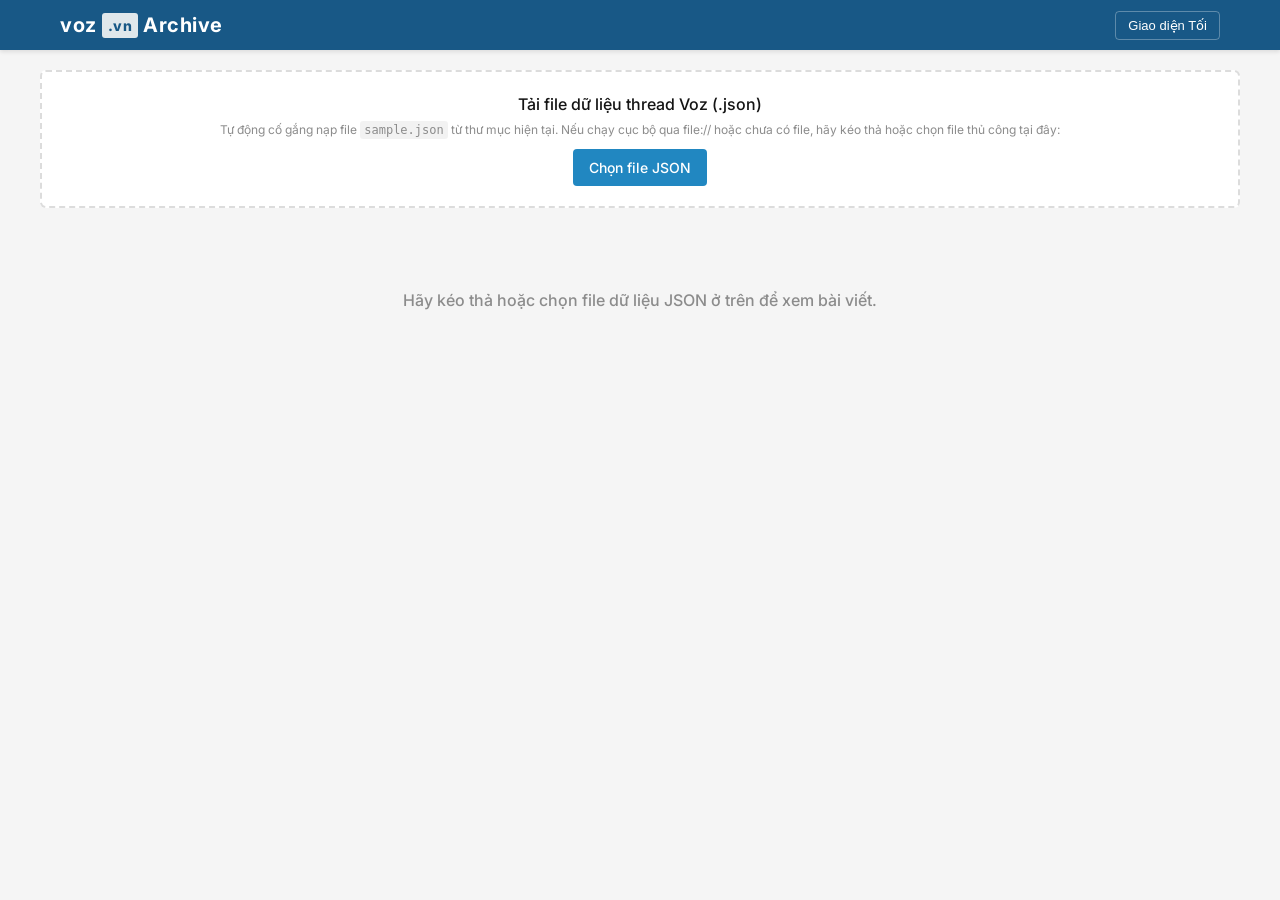
==== index.html @ f64ef3af "Fix leading/trailing whitespace in bbCodeBlock content: use direct text node trimming instead of inn" ====
<!DOCTYPE html>
<html lang="vi">
<head>
    <meta charset="UTF-8">
    <meta name="viewport" content="width=device-width, initial-scale=1.0">
    <title>Voz Thread Viewer</title>
    <!-- Modern font for premium Vietnamese typography -->
    <link rel="preconnect" href="https://fonts.googleapis.com">
    <link rel="preconnect" href="https://fonts.gstatic.com" crossorigin>
    <link href="https://fonts.googleapis.com/css2?family=Inter:wght@400;500;600;700&display=swap" rel="stylesheet">
    <style>
        :root {
            /* Classic Voz/XenForo Light Theme Colors */
            --bg-color: #f5f5f5;
            --header-bg: #185886;
            --header-text: #ffffff;
            --card-bg: #ffffff;
            --card-sidebar: #f8f9fa;
            --text-color: #141414;
            --text-muted: #8c8c8c;
            --border-color: #dcdcdc;
            --accent-color: #2187c1;
            --quote-bg: #f0f4f7;
            --quote-border: #2187c1;
            --font-family: 'Inter', -apple-system, BlinkMacSystemFont, "Segoe UI", Roboto, Helvetica, Arial, sans-serif;
        }

        [data-theme="dark"] {
            /* Premium Voz/XenForo Dark Theme Colors */
            --bg-color: #121212;
            --header-bg: #1f2d3d;
            --header-text: #e0e0e0;
            --card-bg: #1a1c1e;
            --card-sidebar: #151718;
            --text-color: #e0e0e0;
            --text-muted: #7d8b99;
            --border-color: #2d3238;
            --accent-color: #2997ff;
            --quote-bg: #202429;
            --quote-border: #2997ff;
        }

        * {
            box-sizing: border-box;
            margin: 0;
            padding: 0;
        }

        body {
            font-family: var(--font-family);
            background-color: var(--bg-color);
            color: var(--text-color);
            line-height: 1.5;
            transition: background-color 0.2s, color 0.2s;
            padding-bottom: 50px;
        }

        /* Header Navigation mimicking Voz */
        header {
            background-color: var(--header-bg);
            color: var(--header-text);
            position: sticky;
            top: 0;
            z-index: 100;
            box-shadow: 0 2px 4px rgba(0,0,0,0.1);
        }

        .header-container {
            max-width: 1200px;
            margin: 0 auto;
            display: flex;
            justify-content: space-between;
            align-items: center;
            padding: 10px 20px;
        }

        .logo {
            font-weight: 700;
            font-size: 20px;
            letter-spacing: 0.5px;
            display: flex;
            align-items: center;
            gap: 5px;
        }

        .logo span {
            background-color: #dfe7eb;
            color: #185886;
            padding: 2px 6px;
            border-radius: 3px;
            font-size: 14px;
            font-weight: 800;
        }

        [data-theme="dark"] .logo span {
            background-color: var(--accent-color);
            color: #121212;
        }

        .controls {
            display: flex;
            align-items: center;
            gap: 15px;
        }

        /* Custom premium Theme switch button */
        .btn-theme {
            background: none;
            border: 1px solid rgba(255,255,255,0.3);
            color: inherit;
            padding: 6px 12px;
            border-radius: 4px;
            cursor: pointer;
            font-size: 13px;
            font-weight: 500;
            transition: all 0.2s;
        }

        .btn-theme:hover {
            background-color: rgba(255,255,255,0.1);
        }

        /* File Upload area for local offline testing */
        .upload-zone {
            background-color: var(--card-bg);
            border: 2px dashed var(--border-color);
            border-radius: 6px;
            padding: 20px;
            text-align: center;
            margin: 20px auto;
            max-width: 1200px;
            width: calc(100% - 40px);
            transition: all 0.2s;
        }

        .upload-zone:hover {
            border-color: var(--accent-color);
        }

        .file-input-label {
            background-color: var(--accent-color);
            color: #fff;
            padding: 8px 16px;
            border-radius: 4px;
            cursor: pointer;
            font-weight: 500;
            display: inline-block;
            margin-top: 10px;
            font-size: 14px;
        }

        .file-input {
            display: none;
        }

        /* Main Content Grid */
        main {
            max-width: 1200px;
            margin: 20px auto;
            padding: 0 20px;
        }

        .thread-header {
            margin-bottom: 20px;
        }

        .thread-title {
            font-size: 24px;
            font-weight: 700;
            margin-bottom: 8px;
            color: var(--text-color);
        }

        .thread-meta {
            font-size: 13px;
            color: var(--text-muted);
            display: flex;
            gap: 15px;
            flex-wrap: wrap;
        }

        .thread-meta a {
            color: var(--accent-color);
            text-decoration: none;
        }

        /* Pagination style mirroring XenForo */
        .pagination-container {
            display: flex;
            justify-content: space-between;
            align-items: center;
            margin: 20px 0;
            flex-wrap: wrap;
            gap: 10px;
        }

        .page-nav {
            display: flex;
            gap: 4px;
        }

        .page-btn {
            background-color: var(--card-bg);
            border: 1px solid var(--border-color);
            color: var(--text-color);
            padding: 6px 12px;
            border-radius: 4px;
            cursor: pointer;
            font-size: 13px;
            text-decoration: none;
            transition: all 0.2s;
        }

        .page-btn:hover {
            background-color: var(--accent-color);
            color: #fff;
            border-color: var(--accent-color);
        }

        .page-btn.active {
            background-color: var(--accent-color);
            color: #fff;
            border-color: var(--accent-color);
            cursor: default;
        }

        /* Individual Post Style (Voz look) */
        .post-card {
            background-color: var(--card-bg);
            border: 1px solid var(--border-color);
            border-radius: 4px;
            margin-bottom: 15px;
            display: flex;
            overflow: hidden;
            box-shadow: 0 1px 3px rgba(0,0,0,0.05);
        }

        /* Left profile column */
        .post-author-sidebar {
            width: 180px;
            background-color: var(--card-sidebar);
            border-right: 1px solid var(--border-color);
            padding: 15px;
            display: flex;
            flex-direction: column;
            align-items: center;
            text-align: center;
            flex-shrink: 0;
        }

        .avatar {
            width: 80px;
            height: 80px;
            border-radius: 50%;
            background-color: var(--accent-color);
            color: #fff;
            display: flex;
            align-items: center;
            justify-content: center;
            font-size: 32px;
            font-weight: 700;
            margin-bottom: 10px;
            box-shadow: 0 2px 4px rgba(0,0,0,0.1);
            user-select: none;
        }

        .username {
            font-weight: 600;
            color: var(--accent-color);
            font-size: 14px;
            word-break: break-word;
            margin-bottom: 4px;
        }

        .user-title {
            font-size: 11px;
            color: var(--text-muted);
            margin-bottom: 8px;
        }

        /* Right content column */
        .post-content-container {
            flex-grow: 1;
            padding: 15px 20px;
            display: flex;
            flex-direction: column;
            min-width: 0; /* fixes overflow in flex children */
        }

        .post-header {
            display: flex;
            justify-content: space-between;
            font-size: 12px;
            color: var(--text-muted);
            border-bottom: 1px solid var(--border-color);
            padding-bottom: 8px;
            margin-bottom: 12px;
        }

        .post-time {
            display: flex;
            align-items: center;
            gap: 5px;
        }

        .post-number {
            font-weight: 500;
            text-decoration: none;
            color: inherit;
        }

        .post-body {
            font-size: 14px;
            color: var(--text-color);
            flex-grow: 1;
            white-space: pre-wrap;
            word-wrap: break-word;
            overflow-wrap: break-word;
        }

        .post-body img {
            max-width: 100%;
            height: auto;
            border-radius: 4px;
            margin: 8px 0;
        }

        /* Native XenForo elements parsed directly from HTML */
        .bbCodeBlock {
            background-color: var(--quote-bg);
            border-left: 3px solid var(--quote-border);
            padding: 10px 15px;
            margin: 10px 0;
            font-size: 13px;
            border-radius: 0 4px 4px 0;
        }

        .bbCodeBlock-expandable {
            max-height: none !important;
            overflow: visible !important;
        }

        .bbCodeBlock-expandLink {
            display: none !important;
        }

        .bbCodeBlock-title {
            font-weight: 600;
            color: var(--accent-color);
            margin-bottom: 4px;
            font-size: 12px;
        }

        .bbCodeBlock-content {
            font-style: italic;
            margin-top: 4px;
        }

        .bbCodeBlock-content > *:first-child {
            margin-top: 0 !important;
        }

        .bbCodeBlock-content > *:last-child {
            margin-bottom: 0 !important;
        }

        .bbCodeBlock-sourceJump {
            text-decoration: none;
            color: var(--accent-color);
            display: inline-flex;
            align-items: center;
            gap: 4px;
        }

        .bbCodeBlock-sourceJump::after {
            content: "➔";
            font-size: 10px;
        }

        /* Voz XenForo reactionsBar styles */
        .reactionsBar {
            background-color: var(--card-sidebar);
            border: 1px solid var(--border-color);
            border-radius: 4px;
            padding: 6px 12px;
            margin-top: 12px;
            display: flex;
            align-items: center;
            gap: 8px;
            font-size: 12px;
            color: var(--text-color);
        }

        .reactionsBar-icons {
            display: flex;
            align-items: center;
            gap: -4px; /* XenForo slight overlapping of reaction icons */
        }

        .reaction-icon-small {
            width: 18px;
            height: 18px;
            border-radius: 50%;
            border: 1px solid var(--card-bg);
            background-color: var(--quote-bg);
            display: inline-flex;
            align-items: center;
            justify-content: center;
            font-size: 11px;
            line-height: 1;
            z-index: 2;
        }

        .reactionsBar-text {
            color: var(--text-muted);
        }

        .reactionsBar-text a {
            color: var(--text-color);
            font-weight: 500;
            text-decoration: none;
        }

        .reactionsBar-text a:hover {
            color: var(--accent-color);
            text-decoration: underline;
        }

        .post-footer {
            margin-top: 15px;
            padding-top: 8px;
            border-top: 1px dashed var(--border-color);
            display: flex;
            justify-content: flex-end;
            gap: 15px;
        }

        .action-link {
            font-size: 12px;
            color: var(--text-muted);
            text-decoration: none;
            cursor: pointer;
            transition: color 0.2s;
        }

        .action-link:hover {
            color: var(--accent-color);
        }

        /* Loading indicator styling */
        .loader {
            display: flex;
            justify-content: center;
            align-items: center;
            padding: 40px;
            font-size: 16px;
            color: var(--text-muted);
            font-weight: 500;
        }

        .loader-spinner {
            border: 3px solid var(--border-color);
            border-top: 3px solid var(--accent-color);
            border-radius: 50%;
            width: 24px;
            height: 24px;
            animation: spin 1s linear infinite;
            margin-right: 10px;
        }

        @keyframes spin {
            0% { transform: rotate(0deg); }
            100% { transform: rotate(360deg); }
        }

        .post-images {
            display: flex;
            flex-wrap: wrap;
            gap: 12px;
            margin-top: 15px;
        }

        .post-image-item {
            max-width: 100%;
            max-height: 350px;
            border-radius: 4px;
            border: 1px solid var(--border-color);
            cursor: zoom-in;
            transition: opacity 0.2s, transform 0.2s;
        }

        .post-image-item:hover {
            opacity: 0.9;
            transform: scale(1.005);
        }

        /* Responsive Layout details for mobile viewports */
        @media (max-width: 768px) {
            .post-card {
                flex-direction: column;
            }

            .post-author-sidebar {
                width: 100%;
                border-right: none;
                border-bottom: 1px solid var(--border-color);
                flex-direction: row;
                align-items: center;
                gap: 15px;
                padding: 10px 15px;
                text-align: left;
            }

            .avatar {
                width: 45px;
                height: 45px;
                font-size: 18px;
                margin-bottom: 0;
            }

            .user-title {
                margin-bottom: 0;
            }

            .post-content-container {
                padding: 12px 15px;
            }
        }

        /* Modal Popup mimicking XenForo Reactions Overlay */
        .modal-overlay {
            position: fixed;
            top: 0;
            left: 0;
            width: 100%;
            height: 100%;
            background-color: rgba(0, 0, 0, 0.6);
            display: flex;
            align-items: center;
            justify-content: center;
            z-index: 1000;
            opacity: 0;
            pointer-events: none;
            transition: opacity 0.25s ease;
        }

        .modal-overlay.active {
            opacity: 1;
            pointer-events: auto;
        }

        .modal-container {
            background-color: var(--card-bg);
            border: 1px solid var(--border-color);
            border-radius: 6px;
            width: 500px;
            max-width: 90%;
            box-shadow: 0 5px 15px rgba(0,0,0,0.3);
            display: flex;
            flex-direction: column;
            overflow: hidden;
            transform: translateY(-20px);
            transition: transform 0.25s ease;
        }

        .modal-overlay.active .modal-container {
            transform: translateY(0);
        }

        .modal-header {
            background-color: var(--header-bg);
            color: var(--header-text);
            padding: 12px 18px;
            display: flex;
            justify-content: space-between;
            align-items: center;
            font-weight: 600;
            font-size: 15px;
        }

        .modal-close {
            background: none;
            border: none;
            color: inherit;
            font-size: 20px;
            cursor: pointer;
            line-height: 1;
        }

        .modal-body {
            padding: 15px;
            max-height: 350px;
            overflow-y: auto;
        }

        .modal-user-item {
            display: flex;
            align-items: center;
            gap: 12px;
            padding: 8px 10px;
            border-bottom: 1px solid var(--border-color);
            transition: background-color 0.2s;
        }

        .modal-user-item:hover {
            background-color: var(--card-sidebar);
        }

        .modal-user-item:last-child {
            border-bottom: none;
        }

        .modal-user-avatar {
            width: 32px;
            height: 32px;
            border-radius: 50%;
            background-color: var(--accent-color);
            color: #fff;
            display: flex;
            align-items: center;
            justify-content: center;
            font-size: 14px;
            font-weight: 600;
        }

        .modal-user-name {
            font-weight: 500;
            font-size: 14px;
            color: var(--text-color);
        }

        .modal-user-role {
            font-size: 11px;
            color: var(--text-muted);
            margin-left: auto;
        }

        .modal-footer {
            padding: 10px 15px;
            background-color: var(--card-sidebar);
            border-top: 1px solid var(--border-color);
            font-size: 12px;
            color: var(--text-muted);
            text-align: center;
        }

        /* Search Box Styles */
        .search-container {
            background-color: var(--card-bg);
            border: 1px solid var(--border-color);
            border-radius: 4px;
            padding: 12px 18px;
            margin: 0 auto 15px auto;
            display: flex;
            align-items: center;
            gap: 12px;
            box-shadow: 0 1px 3px rgba(0,0,0,0.05);
        }

        .search-input-wrapper {
            position: relative;
            flex-grow: 1;
            display: flex;
            align-items: center;
        }

        .search-input {
            width: 100%;
            padding: 10px 14px 10px 38px;
            border: 1px solid var(--border-color);
            background-color: var(--bg-color);
            color: var(--text-color);
            border-radius: 4px;
            font-size: 14px;
            outline: none;
            transition: border-color 0.2s, box-shadow 0.2s;
        }

        .search-input:focus {
            border-color: var(--accent-color);
            box-shadow: 0 0 0 3px rgba(33, 135, 193, 0.15);
        }

        [data-theme="dark"] .search-input:focus {
            box-shadow: 0 0 0 3px rgba(41, 151, 255, 0.15);
        }

        .search-icon {
            position: absolute;
            left: 12px;
            color: var(--text-muted);
            pointer-events: none;
            font-size: 16px;
        }

        .search-clear {
            position: absolute;
            right: 12px;
            background: none;
            border: none;
            color: var(--text-muted);
            cursor: pointer;
            font-size: 18px;
            padding: 0;
            display: flex;
            align-items: center;
            justify-content: center;
            opacity: 0.7;
            transition: opacity 0.2s;
        }

        .search-clear:hover {
            opacity: 1;
            color: var(--text-color);
        }

        .post-original-page {
            background-color: var(--quote-bg);
            border: 1px solid var(--border-color);
            color: var(--accent-color);
            padding: 2px 6px;
            border-radius: 3px;
            font-size: 11px;
            font-weight: 600;
        }

        /* Embedded Media Styling (YouTube & TikTok) */
        .bbMediaWrapper {
            width: 100%;
            max-width: 640px;
            margin: 15px 0;
            border-radius: 6px;
            overflow: hidden;
            border: 1px solid var(--border-color);
            background-color: #000;
        }

        .bbMediaWrapper-inner {
            position: relative;
            padding-bottom: 56.25%; /* 16:9 Aspect Ratio */
            height: 0;
        }

        .bbMediaWrapper-inner iframe {
            position: absolute;
            top: 0;
            left: 0;
            width: 100%;
            height: 100%;
            border: 0;
        }

        /* TikTok specific ratio (usually vertical 9:16) */
        .tiktok-embed-wrapper {
            max-width: 640px; /* matched to standard media width */
        }

        .tiktok-inner {
            padding-bottom: 130%; /* Optimal vertical video ratio */
        }

        /* Media Player Header & Custom Warning styling */
        .media-header {
            display: flex;
            justify-content: space-between;
            align-items: center;
            background-color: var(--card-sidebar);
            border: 1px solid var(--border-color);
            border-bottom: none;
            border-radius: 6px 6px 0 0;
            padding: 8px 12px;
            margin-top: 15px;
            font-size: 12px;
            max-width: 640px;
            width: 100%;
        }

        .media-title {
            font-weight: 600;
            color: var(--text-color);
            display: flex;
            align-items: center;
            gap: 6px;
        }

        .media-link {
            color: var(--accent-color);
            text-decoration: none;
            font-weight: 600;
        }

        .media-link:hover {
            text-decoration: underline;
        }

        .bbMediaWrapper.has-header {
            margin-top: 0;
            border-radius: 0 0 6px 6px;
        }

        /* Premium XenForo Spoiler Style */
        .bbCodeSpoiler {
            margin: 12px 0;
        }

        .bbCodeSpoiler-button {
            background-color: var(--card-sidebar);
            border: 1px solid var(--border-color);
            color: var(--accent-color);
            padding: 6px 14px;
            font-size: 13px;
            font-weight: 600;
            border-radius: 4px;
            cursor: pointer;
            display: inline-flex;
            align-items: center;
            gap: 6px;
            transition: background-color 0.2s, border-color 0.2s;
            outline: none;
            font-family: inherit;
        }

        .bbCodeSpoiler-button:hover {
            background-color: var(--quote-bg);
            border-color: var(--accent-color);
        }

        .bbCodeSpoiler-button::before {
            content: "👁️";
            font-size: 14px;
        }

        .bbCodeSpoiler-content {
            display: none;
            background-color: var(--quote-bg);
            border: 1px dashed var(--border-color);
            border-top: none;
            border-radius: 0 0 4px 4px;
            padding: 12px 15px;
            margin-top: 0;
            font-style: italic;
        }

        /* Universal XenForo Unfurl / Facebook Link Previews */
        .bbCodeBlock--unfurl {
            background-color: var(--card-sidebar) !important;
            border: 1px solid var(--border-color) !important;
            border-left: 3px solid var(--accent-color) !important;
            border-radius: 6px !important;
            padding: 10px 15px !important;
            margin: 12px 0 !important;
            max-width: 640px;
            width: 100%;
            box-shadow: 0 1px 3px rgba(0,0,0,0.05);
            transition: background-color 0.2s, border-color 0.2s;
        }

        .bbCodeBlock--unfurl:hover {
            background-color: var(--quote-bg) !important;
            border-color: var(--accent-color) !important;
        }

        /* Enforce a side-by-side flex layout with small thumbnail on the left */
        .bbCodeBlock--unfurl .contentRow {
            display: flex !important;
            align-items: center !important;
            gap: 15px !important;
        }

        .bbCodeBlock--unfurl .contentRow-figure {
            width: 60px !important;
            height: 60px !important;
            overflow: hidden !important;
            border-radius: 4px !important;
            flex-shrink: 0 !important;
            display: flex !important;
            align-items: center !important;
            justify-content: center !important;
            background-color: var(--quote-bg);
            padding: 0 !important;
            margin: 0 !important;
            border: 1px solid var(--border-color);
        }

        .bbCodeBlock--unfurl .contentRow-figure img {
            width: 100% !important;
            height: 100% !important;
            max-height: 100% !important;
            max-width: 100% !important;
            object-fit: cover !important;
            border-radius: 0 !important;
        }

        .bbCodeBlock--unfurl .contentRow-main {
            flex-grow: 1 !important;
            min-width: 0 !important;
            padding: 0 !important;
            margin: 0 !important;
        }

        .bbCodeBlock-unfurl-title {
            font-size: 13px !important;
            font-weight: 600 !important;
            margin-bottom: 2px !important;
            line-height: 1.4 !important;
        }

        .bbCodeBlock-unfurl-title a {
            color: var(--accent-color) !important;
            text-decoration: none !important;
        }

        .bbCodeBlock-unfurl-title a:hover {
            text-decoration: underline !important;
        }

        .bbCodeBlock-unfurl-desc {
            font-size: 12px !important;
            color: var(--text-muted) !important;
            margin-bottom: 2px !important;
            white-space: nowrap !important;
            overflow: hidden !important;
            text-overflow: ellipsis !important;
        }

        .bbCodeBlock-unfurl-meta {
            font-size: 11px !important;
            color: var(--text-muted) !important;
        }

        /* Minimal Facebook Unfurl Layout (matching screenshot) */
        .bbCodeBlock--unfurl-facebook {
            padding: 8px 12px !important;
            margin: 10px 0 !important;
            max-width: 640px !important;
            width: fit-content !important;
            background-color: var(--card-sidebar) !important;
            border: 1px solid var(--border-color) !important;
            border-left: 3px solid #1877f2 !important; /* Facebook Blue */
            border-radius: 4px !important;
            box-sizing: border-box;
        }

        .bbCodeBlock--unfurl-facebook .contentRow {
            display: flex !important;
            align-items: center !important;
            gap: 12px !important;
        }

        .bbCodeBlock--unfurl-facebook .contentRow-figure {
            width: 44px !important;
            height: 60px !important; /* vertical vertical thumbnail aspect ratio */
            border-radius: 3px !important;
            border: 1px solid var(--border-color) !important;
            background-color: #000 !important; /* XenForo letterboxing background */
            overflow: hidden !important;
            flex-shrink: 0 !important;
            display: flex !important;
            align-items: center !important;
            justify-content: center !important;
        }

        .bbCodeBlock--unfurl-facebook .contentRow-figure img {
            height: 100% !important;
            width: auto !important;
            max-width: 100% !important;
            object-fit: contain !important; /* Keep original aspect ratio exactly */
        }

        .bbCodeBlock--unfurl-facebook .contentRow-main {
            display: flex !important;
            flex-direction: column !important;
            justify-content: center !important;
            flex-grow: 1 !important;
            min-width: 0 !important;
            gap: 3px !important;
        }

        .bbCodeBlock--unfurl-facebook .bbCodeBlock-unfurl-title {
            font-size: 13.5px !important;
            font-weight: 600 !important;
            margin: 0 !important;
            line-height: 1.3 !important;
        }

        .bbCodeBlock--unfurl-facebook .bbCodeBlock-unfurl-title a {
            color: #185886 !important;
            text-decoration: none !important;
        }

        [data-theme="dark"] .bbCodeBlock--unfurl-facebook .bbCodeBlock-unfurl-title a {
            color: var(--accent-color) !important;
        }

        .bbCodeBlock--unfurl-facebook .bbCodeBlock-unfurl-title a:hover {
            text-decoration: underline !important;
        }

        /* Muted domain row underneath title */
        .facebook-meta-row {
            display: flex !important;
            align-items: center !important;
            gap: 5px !important;
            font-size: 11.5px !important;
            color: var(--text-muted) !important;
            font-weight: 500 !important;
        }

        .facebook-favicon {
            width: 13px !important;
            height: 13px !important;
            flex-shrink: 0 !important;
        }
    </style>
</head>
<body>

    <div id="file-protocol-warning" style="display:none; background-color: #fff3cd; color: #856404; padding: 12px 20px; text-align: center; font-size: 13px; font-weight: 500; border-bottom: 1px solid #ffeeba; line-height: 1.5;">
        ⚠️ Bạn đang mở file lưu trữ trực tiếp (giao thức <code>file://</code>). Trình duyệt có thể chặn video YouTube do chính sách bảo mật local origin. 
        Hãy khởi chạy Web Server cục bộ (ví dụ: chạy lệnh <code>python -m http.server 8000</code> trong thư mục dự án, sau đó truy cập <a href="http://localhost:8000" target="_blank" style="color: #0056b3; font-weight: 600; text-decoration: underline;">http://localhost:8000</a>) để xem video bình thường.
    </div>

    <header>
        <div class="header-container">
            <div class="logo">voz<span>.vn</span> Archive</div>
            <div class="controls">
                <button class="btn-theme" id="theme-toggle">Giao diện Tối</button>
            </div>
        </div>
    </header>

    <div class="upload-zone" id="upload-zone">
        <p style="margin-bottom: 5px; font-weight: 500;">Tải file dữ liệu thread Voz (.json)</p>
        <p style="font-size: 12px; color: var(--text-muted);">
            Tự động cố gắng nạp file <code style="background: rgba(0,0,0,0.05); padding: 2px 4px; border-radius: 3px;">sample.json</code> từ thư mục hiện tại. Nếu chạy cục bộ qua file:// hoặc chưa có file, hãy kéo thả hoặc chọn file thủ công tại đây:
        </p>
        <label class="file-input-label">
            Chọn file JSON
            <input type="file" id="file-input" class="file-input" accept=".json">
        </label>
    </div>

    <main>
        <div class="thread-header" id="thread-header" style="display: none;">
            <h1 class="thread-title" id="thread-title">Tiêu đề bài viết</h1>
            <div class="thread-meta">
                <span>Nguồn: <a href="#" id="thread-url" target="_blank">voz.vn</a></span>
                <span id="total-comments-count">0 bình luận</span>
            </div>
        </div>

        <!-- Live Search Box Container -->
        <div class="search-container" id="search-container" style="display: none;">
            <div class="search-input-wrapper">
                <span class="search-icon">🔍</span>
                <input type="text" id="search-input" class="search-input" placeholder="Tìm kiếm theo nội dung bình luận hoặc tên thành viên...">
                <button id="search-clear-btn" class="search-clear" style="display: none;">&times;</button>
            </div>
        </div>

        <div class="pagination-container" id="pagination-top">
            <!-- Dynamic page buttons here -->
        </div>

        <div id="posts-container">
            <div class="loader" id="loader">
                <div class="loader-spinner"></div>
                Đang tải dữ liệu bình luận...
            </div>
        </div>

        <div class="pagination-container" id="pagination-bottom">
            <!-- Dynamic page buttons here -->
        </div>
    </main>

    <!-- XenForo Reactions Overlay Modal -->
    <div class="modal-overlay" id="reactions-modal">
        <div class="modal-container">
            <div class="modal-header">
                <span>Người đã phản hồi</span>
                <button class="modal-close" id="modal-close-btn">&times;</button>
            </div>
            <div class="modal-body" id="modal-users-list">
                <!-- User items dynamically injected here -->
            </div>
            <div class="modal-footer" id="modal-reactions-footer">
                <!-- Fallback footer text here -->
            </div>
        </div>
    </div>

    <script>
        // State
        let threadData = null;
        let currentPage = 1;
        const postsPerPage = 20;

        // Check for file protocol warning
        if (window.location.protocol === 'file:') {
            const warningEl = document.getElementById('file-protocol-warning');
            if (warningEl) warningEl.style.display = 'block';
        }

        // Theme management
        const themeToggle = document.getElementById('theme-toggle');
        
        function setTheme(theme) {
            document.documentElement.setAttribute('data-theme', theme);
            localStorage.setItem('theme', theme);
            themeToggle.textContent = theme === 'dark' ? 'Giao diện Sáng' : 'Giao diện Tối';
        }

        // Initialize theme
        const savedTheme = localStorage.getItem('theme') || 
            (window.matchMedia('(prefers-color-scheme: dark)').matches ? 'dark' : 'light');
        setTheme(savedTheme);

        themeToggle.addEventListener('click', () => {
            const currentTheme = document.documentElement.getAttribute('data-theme');
            setTheme(currentTheme === 'dark' ? 'light' : 'dark');
        });

        // HTML Content Converter (reformats quote tags or renders clean XenForo HTML natively)
        function formatPostBody(post) {
            let bodyHtml = post.content;
            if (!bodyHtml) return "";
            
            // Check if content is HTML (contains tags) or old raw text
            if (bodyHtml.includes('<') && bodyHtml.includes('>')) {
                const tempDiv = document.createElement('div');
                tempDiv.innerHTML = bodyHtml;
                
                // 1. Remove all XenForo "Click to expand..." elements
                const expandLinks = tempDiv.querySelectorAll('.bbCodeBlock-expandLink, .bbCodeBlock-expandable-trigger');
                expandLinks.forEach(el => el.remove());
                
                // Also recursively find any text node matching "Click to expand..." and remove it
                const walker = document.createTreeWalker(tempDiv, NodeFilter.SHOW_TEXT, null, false);
                let node;
                const nodesToRemove = [];
                while (node = walker.nextNode()) {
                    if (node.nodeValue.trim() === 'Click to expand...') {
                        nodesToRemove.push(node);
                    }
                }
                nodesToRemove.forEach(n => n.parentNode && n.parentNode.removeChild(n));
                
                // Remove TikTok SVG icon inside media wrappers or links
                const ttsvgs = tempDiv.querySelectorAll('svg');
                ttsvgs.forEach(svg => {
                    if (svg.innerHTML.includes('M448,209.91') || svg.querySelector('path[d*="M448,209.91"]')) {
                        svg.remove();
                    }
                });
                
                // 2. Clean up leading/trailing whitespace and <br> tags inside quote/spoiler content blocks.
                // Uses direct text node manipulation (not innerHTML reset) to avoid detaching nested elements.
                const trimContentEl = (contentEl) => {
                    // Helper: trim leading or trailing whitespace from boundary text nodes,
                    // and remove whitespace-only text nodes and bare <br> elements at each end.
                    const trimEnd = (el, fromStart) => {
                        let changed = true;
                        while (changed && el.childNodes.length > 0) {
                            changed = false;
                            const node = fromStart ? el.firstChild : el.lastChild;
                            if (!node) break;
                            if (node.nodeType === Node.TEXT_NODE) {
                                const trimmed = fromStart
                                    ? node.nodeValue.replace(/^[\s\t\n\r]+/, '')
                                    : node.nodeValue.replace(/[\s\t\n\r]+$/, '');
                                if (trimmed === '') {
                                    node.remove();
                                    changed = true;
                                } else if (trimmed !== node.nodeValue) {
                                    node.nodeValue = trimmed;
                                    // Don't loop further — we've trimmed the boundary text
                                }
                            } else if (node.nodeType === Node.ELEMENT_NODE &&
                                       node.nodeName === 'BR') {
                                node.remove();
                                changed = true;
                            } else {
                                break;
                            }
                        }
                    };
                    trimEnd(contentEl, true);
                    trimEnd(contentEl, false);
                };

                // Target the innermost content divs (expandContent holds the actual text;
                // bbCodeBlock-content is the wrapper — process deepest first to avoid parent reset issues)
                const expandContents = tempDiv.querySelectorAll('.bbCodeBlock-expandContent, .bbCodeBlock-content');
                [...expandContents].reverse().forEach(el => trimContentEl(el));


                // 3. Map local images if downloaded, or restore original online URL
                const imgs = tempDiv.querySelectorAll('img:not(.smilie):not(.emoji)');
                imgs.forEach((img, imgIdx) => {
                    img.setAttribute('loading', 'lazy'); // Native lazy loading
                    
                    // Bind error boundary: if local file is missing/downloading, swap to absolute online url
                    let img_src = img.getAttribute('src') || "";
                    let img_data_src = img.getAttribute('data-src') || "";
                    let img_data_url = img.getAttribute('data-url') || "";
                    
                    let originalUrl = null;
                    if (img_src.includes('proxy.php')) {
                        originalUrl = img_src;
                    } else if (img_data_src.includes('proxy.php')) {
                        originalUrl = img_data_src;
                    } else {
                        originalUrl = img_data_url || img_data_src || img_src;
                    }
                    
                    if (originalUrl && originalUrl.startsWith('data:')) {
                        originalUrl = null;
                    }
                    
                    if (originalUrl) {
                        img.onerror = function() {
                            img.onerror = null; // Prevent recursion
                            img.src = originalUrl;
                        };
                    }
                    
                    if (post.local_images && post.local_images[imgIdx]) {
                        img.src = 'images/' + post.local_images[imgIdx];
                    } else if (originalUrl) {
                        img.src = originalUrl;
                    }
                });

                // 4. Convert YouTube and TikTok links to responsive embedded players
                const embeddedIds = new Set();
                const links = tempDiv.querySelectorAll('a');
                
                // Helper to decode Voz redirect links (handling both base64 and standard url encoding)
                function tryDecodeRedirect(url) {
                    if (!url) return "";
                    if (url.includes('redirect?to=')) {
                        try {
                            const urlObj = new URL(url);
                            let toParam = urlObj.searchParams.get('to') || "";
                            if (toParam) {
                                // Try base64 decoding first
                                try {
                                    let decodedBase64 = atob(decodeURIComponent(toParam));
                                    if (decodedBase64.startsWith('http://') || decodedBase64.startsWith('https://')) {
                                        return decodedBase64;
                                    }
                                } catch (e) {}
                                // Try standard URL decoding
                                let decodedUrl = decodeURIComponent(toParam);
                                if (decodedUrl.startsWith('http://') || decodedUrl.startsWith('https://')) {
                                    return decodedUrl;
                                }
                            }
                        } catch (e) {}
                    }
                    return url;
                }

                function extractYoutubeId(str) {
                    if (!str) return null;
                    let match = str.match(/youtube\.com\/shorts\/([^"&?\/ ]{11})/i);
                    if (match) return match[1];
                    match = str.match(/(?:youtube\.com\/(?:[^\/]+\/.+\/|(?:v|e(?:mbed)?)\/|.*[?&]v=)|youtu\.be\/)([^"&?\/ ]{11})/i);
                    return match ? match[1] : null;
                }

                function extractTiktokId(str) {
                    if (!str) return null;
                    const match = str.match(/tiktok\.com\/(?:@[^\/]+\/)?video\/(\d+)/i);
                    return match ? match[1] : null;
                }

                links.forEach(a => {
                    const rawHref = a.getAttribute('href') || "";
                    const decodedHref = tryDecodeRedirect(rawHref);
                    const textContent = a.textContent.trim();
                    
                    // Check both the resolved link URL and visible text
                    const ytId = extractYoutubeId(decodedHref) || extractYoutubeId(textContent);
                    if (ytId) {
                        if (!embeddedIds.has(ytId)) {
                            embeddedIds.add(ytId);
                            
                            const header = document.createElement('div');
                            header.className = 'media-header';
                            header.innerHTML = `
                                <span class="media-title">📺 Video YouTube</span>
                                <a href="https://www.youtube.com/watch?v=${ytId}" target="_blank" class="media-link">Xem trên YouTube ↗</a>
                            `;
                            
                            const wrapper = document.createElement('div');
                            wrapper.className = 'bbMediaWrapper has-header';
                            wrapper.innerHTML = `
                                <div class="bbMediaWrapper-inner">
                                    <iframe src="https://www.youtube.com/embed/${ytId}" 
                                            allowfullscreen="true" 
                                            allow="accelerometer; autoplay; clipboard-write; encrypted-media; gyroscope; picture-in-picture; web-share" 
                                            referrerpolicy="strict-origin-when-cross-origin"
                                            loading="lazy"></iframe>
                                </div>
                            `;
                            a.parentNode.insertBefore(header, a.nextSibling);
                            header.parentNode.insertBefore(wrapper, header.nextSibling);
                        }
                    }
                    
                    const ttId = extractTiktokId(decodedHref) || extractTiktokId(textContent);
                    if (ttId) {
                        if (!embeddedIds.has(ttId)) {
                            embeddedIds.add(ttId);
                            
                            const header = document.createElement('div');
                            header.className = 'media-header tiktok-header';
                            header.innerHTML = `
                                <span class="media-title">🎵 Video TikTok</span>
                                <a href="https://www.tiktok.com/video/${ttId}" target="_blank" class="media-link">Xem trên TikTok ↗</a>
                            `;
                            
                            const wrapper = document.createElement('div');
                            wrapper.className = 'bbMediaWrapper tiktok-embed-wrapper has-header';
                            wrapper.innerHTML = `
                                <div class="bbMediaWrapper-inner tiktok-inner">
                                    <iframe src="https://www.tiktok.com/embed/v2/${ttId}" 
                                            allowfullscreen="true" 
                                            allow="autoplay; encrypted-media"
                                            loading="lazy"></iframe>
                                </div>
                            `;
                            a.parentNode.insertBefore(header, a.nextSibling);
                            header.parentNode.insertBefore(wrapper, header.nextSibling);
                        }
                    }
                });

                // 5. Identify and optimize existing XenForo Facebook Unfurl blocks
                const unfurls = tempDiv.querySelectorAll('.bbCodeBlock--unfurl');
                unfurls.forEach(unfurl => {
                    const link = unfurl.querySelector('a');
                    if (link) {
                        const rawHref = link.getAttribute('href') || "";
                        const decodedHref = tryDecodeRedirect(rawHref);
                        if (decodedHref.includes('facebook.com')) {
                            unfurl.className = 'bbCodeBlock bbCodeBlock--unfurl bbCodeBlock--unfurl-facebook';
                            
                            // Remove description, meta details, and minor details (like favicons/domains)
                            const desc = unfurl.querySelector('.bbCodeBlock-unfurl-desc');
                            if (desc) desc.remove();
                            const meta = unfurl.querySelector('.bbCodeBlock-unfurl-meta');
                            if (meta) meta.remove();
                            const minor = unfurl.querySelector('.contentRow-minor');
                            if (minor) minor.remove();
                            
                            // Re-construct the premium Facebook meta row
                            const mainDiv = unfurl.querySelector('.contentRow-main');
                            if (mainDiv) {
                                // Add clean meta row
                                const metaRow = document.createElement('div');
                                metaRow.className = 'facebook-meta-row';
                                metaRow.innerHTML = `
                                    <svg class="facebook-favicon" viewBox="0 0 24 24" fill="#1877f2" xmlns="http://www.w3.org/2000/svg">
                                        <path d="M24 12.073c0-6.627-5.373-12-12-12s-12 5.373-12 12c0 5.99 4.388 10.954 10.125 11.854v-8.385H7.078v-3.47h3.047V9.43c0-3.007 1.792-4.669 4.533-4.669 1.312 0 2.686.235 2.686.235v2.953H15.83c-1.491 0-1.956.925-1.956 1.874v2.25h3.328l-.532 3.47h-2.796v8.385C19.612 23.027 24 18.062 24 12.073z"/>
                                    </svg>
                                    <span>www.facebook.com</span>
                                `;
                                mainDiv.appendChild(metaRow);
                            }
                            
                            // Check if figure contains a generic logo and remove it
                            const figure = unfurl.querySelector('.contentRow-figure');
                            if (figure) {
                                const img = figure.querySelector('img');
                                if (img) {
                                    const src = img.getAttribute('src') || "";
                                    // If it's a generic brand logo or favicon, remove the figure entirely
                                    if (src.includes('favicon') || (src.includes('facebook') && src.includes('icon'))) {
                                        figure.remove();
                                    }
                                }
                            }
                        }
                    }
                });

                // 6. Convert plain Facebook links to beautiful minimal card unfurls (without generic logo)
                const fbLinks = tempDiv.querySelectorAll('a');
                fbLinks.forEach(a => {
                    if (a.closest('.bbCodeBlock--unfurl')) return;
                    
                    const rawHref = a.getAttribute('href') || "";
                    const decodedHref = tryDecodeRedirect(rawHref);
                    const isFacebook = decodedHref.includes('facebook.com') || a.textContent.includes('facebook.com');
                    
                    if (isFacebook) {
                        const card = document.createElement('div');
                        card.className = 'bbCodeBlock bbCodeBlock--unfurl bbCodeBlock--unfurl-facebook';
                        card.style.cursor = 'pointer';
                        card.addEventListener('click', () => {
                            window.open(decodedHref || rawHref, '_blank');
                        });
                        
                        card.innerHTML = `
                            <div class="contentRow">
                                <div class="contentRow-main">
                                    <h3 class="bbCodeBlock-unfurl-title">
                                        <a href="${decodedHref || rawHref}" target="_blank" onclick="event.stopPropagation();">${a.textContent.trim() || 'Liên kết Facebook'}</a>
                                    </h3>
                                    <div class="facebook-meta-row">
                                        <svg class="facebook-favicon" viewBox="0 0 24 24" fill="#1877f2" xmlns="http://www.w3.org/2000/svg">
                                            <path d="M24 12.073c0-6.627-5.373-12-12-12s-12 5.373-12 12c0 5.99 4.388 10.954 10.125 11.854v-8.385H7.078v-3.47h3.047V9.43c0-3.007 1.792-4.669 4.533-4.669 1.312 0 2.686.235 2.686.235v2.953H15.83c-1.491 0-1.956.925-1.956 1.874v2.25h3.328l-.532 3.47h-2.796v8.385C19.612 23.027 24 18.062 24 12.073z"/>
                                        </svg>
                                        <span>www.facebook.com</span>
                                    </div>
                                </div>
                            </div>
                        `;
                        a.parentNode.replaceChild(card, a);
                    }
                });

                return tempDiv.innerHTML;
            }
            
            // Fallback: It is plain text (from older pre-HTML test runs). Parse text-only quotes.
            const lines = bodyHtml.split('\n');
            let formatted = [];
            let inQuote = false;
            let quoteAuthor = "";
            let quoteContent = [];

            for (let line of lines) {
                if (line.trim().endsWith('said:')) {
                    if (inQuote) {
                        formatted.push(buildQuoteHtml(quoteAuthor, quoteContent.join('\n')));
                        quoteContent = [];
                    }
                    inQuote = true;
                    quoteAuthor = line.trim();
                } else if (inQuote && (line.trim() === 'Click to expand...' || line.trim() === 'Click to expand...')) {
                    // skip expand line
                } else if (inQuote && (line.startsWith('\t') || line.startsWith('			') || line.startsWith('    '))) {
                    quoteContent.push(line.trim());
                } else {
                    if (inQuote) {
                        formatted.push(buildQuoteHtml(quoteAuthor, quoteContent.join('\n')));
                        inQuote = false;
                        quoteAuthor = "";
                        quoteContent = [];
                    }
                    formatted.push(escapeHtml(line));
                }
            }

            if (inQuote) {
                formatted.push(buildQuoteHtml(quoteAuthor, quoteContent.join('\n')));
            }

            return formatted.join('\n');
        }

        function buildQuoteHtml(author, content) {
            return `
                <div class="bbCodeBlock">
                    <div class="bbCodeBlock-title">${escapeHtml(author)}</div>
                    <div class="bbCodeBlock-content">${escapeHtml(content)}</div>
                </div>
            `;
        }

        function escapeHtml(text) {
            return text
                .replace(/&/g, "&amp;")
                .replace(/</g, "&lt;")
                .replace(/>/g, "&gt;")
                .replace(/"/g, "&quot;")
                .replace(/'/g, "&#039;");
        }

        function getReactionEmoji(type) {
            const map = {
                "Like": "👍",
                "1": "👍",
                "Ưng": "⭐",
                "12": "⭐",
                "Haha": "😆",
                "Love": "❤️",
                "Sad": "😢",
                "Angry": "😡"
            };
            return map[type] || "👍";
        }

        // Render Posts and UI components
        let searchQuery = '';

        function getFilteredComments() {
            if (!threadData || !threadData.comments) return [];
            if (!searchQuery) return threadData.comments;
            const query = searchQuery.toLowerCase().trim();
            return threadData.comments.filter(c => {
                const authorMatch = c.author && c.author.toLowerCase().includes(query);
                const contentMatch = c.content && c.content.toLowerCase().includes(query);
                return authorMatch || contentMatch;
            });
        }

        function renderUI() {
            if (!threadData || !threadData.comments) return;

            // Make the search box visible
            document.getElementById('search-container').style.display = 'flex';

            // Render Thread Title & Info
            document.getElementById('thread-header').style.display = 'block';
            document.getElementById('thread-title').textContent = threadData.thread_title || "Voz Archive Thread";
            
            const threadUrlLink = document.getElementById('thread-url');
            threadUrlLink.textContent = threadData.thread_url || "voz.vn";
            threadUrlLink.href = threadData.thread_url || "#";
            
            const filtered = getFilteredComments();
            if (searchQuery) {
                document.getElementById('total-comments-count').textContent = `Tìm thấy ${filtered.length} / ${threadData.comments.length} bình luận`;
            } else {
                document.getElementById('total-comments-count').textContent = `${threadData.comments.length} bình luận`;
            }

            if (searchQuery) {
                const totalPages = Math.ceil(filtered.length / postsPerPage);
                renderPostsForLocalSlice(currentPage, filtered);
                renderPagination(totalPages);
            } else {
                const comments = threadData.comments;
                const pages = Array.from(new Set(comments.map(c => Number(c.page)))).filter(p => !isNaN(p) && p > 0).sort((a,b) => a-b);
                
                if (pages.length === 0) {
                    const totalPages = Math.ceil(comments.length / postsPerPage);
                    renderPostsForLocalSlice(currentPage, comments);
                    renderPagination(totalPages);
                } else {
                    // Ensure current active page exists in the available pages array
                    if (!pages.includes(Number(currentPage))) {
                        currentPage = pages[0];
                    }
                    renderPostsForPage(currentPage);
                    renderPagination(pages[pages.length - 1], pages);
                }
            }
        }

        function renderPostsForPage(pageNumber) {
            const container = document.getElementById('posts-container');
            container.innerHTML = '';

            const pageComments = threadData.comments.filter(c => c.page === pageNumber);
            
            if (pageComments.length === 0) {
                container.innerHTML = '<div style="text-align: center; padding: 20px;">Không có bình luận nào trên trang này.</div>';
                return;
            }

            let absoluteIndex = (pageNumber - 1) * 20;

            pageComments.forEach((post, index) => {
                absoluteIndex++;
                const initials = post.author ? post.author.charAt(0).toUpperCase() : '?';
                const formattedBody = formatPostBody(post);
                
                // Render images list ONLY as fallback for older plain text runs
                let imagesHtml = '';
                const isHtml = post.content.includes('<') && post.content.includes('>');
                if (!isHtml && post.images && post.images.length > 0) {
                    imagesHtml += '<div class="post-images">';
                    post.images.forEach((imgUrl, imgIdx) => {
                        let src = imgUrl;
                        if (post.local_images && post.local_images[imgIdx]) {
                            src = 'images/' + post.local_images[imgIdx];
                        }
                        imagesHtml += `<img src="${src}" class="post-image-item" alt="Post Attachment" loading="lazy" onerror="this.onerror=null; this.src='${imgUrl}';">`;
                    });
                    imagesHtml += '</div>';
                }
                
                // Render reactions list if available
                let reactionsHtml = '';
                if (post.reactions && post.reactions.text) {
                    reactionsHtml += `<div class="reactionsBar" style="cursor: pointer;" onclick="showReactionsOverlay('${post.post_id}')">`;
                    if (post.reactions.icons && post.reactions.icons.length > 0) {
                        reactionsHtml += '<div class="reactionsBar-icons">';
                        post.reactions.icons.forEach(ico => {
                            reactionsHtml += `<span class="reaction-icon-small" title="${escapeHtml(ico)}">${getReactionEmoji(ico)}</span>`;
                        });
                        reactionsHtml += '</div>';
                    }
                    
                    // Highlight usernames in reactions text
                    let rxText = escapeHtml(post.reactions.text);
                    if (post.reactions.users && post.reactions.users.length > 0) {
                        post.reactions.users.forEach(u => {
                            const escapedU = escapeHtml(u);
                            rxText = rxText.replace(escapedU, `<a href="#">${escapedU}</a>`);
                        });
                    }
                    reactionsHtml += `<span class="reactionsBar-text">${rxText}</span>`;
                    reactionsHtml += '</div>';
                }
                
                const postCard = document.createElement('article');
                postCard.className = 'post-card';
                postCard.innerHTML = `
                    <div class="post-author-sidebar">
                        <div class="avatar">${initials}</div>
                        <div class="username">${escapeHtml(post.author)}</div>
                        <div class="user-title">Thành viên</div>
                    </div>
                    <div class="post-content-container">
                        <div class="post-header">
                            <div class="post-time">${escapeHtml(post.time || 'Không rõ ngày')}</div>
                            <a href="#post-${post.post_id}" class="post-number" id="post-${post.post_id}">#${absoluteIndex}</a>
                        </div>
                        <div class="post-body">${formattedBody}${imagesHtml}</div>
                        ${reactionsHtml}
                        <div class="post-footer">
                            <span class="action-link">Ưng</span>
                            <span class="action-link">Báo cáo</span>
                            <span class="action-link">Trích dẫn</span>
                        </div>
                    </div>
                `;
                container.appendChild(postCard);
            });

            window.scrollTo({ top: 0, behavior: 'smooth' });
        }

        function renderPostsForLocalSlice(pageNumber, sourceComments) {
            const container = document.getElementById('posts-container');
            container.innerHTML = '';

            const startIndex = (pageNumber - 1) * postsPerPage;
            const endIndex = startIndex + postsPerPage;
            const pageComments = sourceComments.slice(startIndex, endIndex);

            if (pageComments.length === 0) {
                container.innerHTML = '<div style="text-align: center; padding: 20px;">Không tìm thấy bình luận nào phù hợp.</div>';
                return;
            }

            pageComments.forEach((post, index) => {
                const absNum = startIndex + index + 1;
                const initials = post.author ? post.author.charAt(0).toUpperCase() : '?';
                const formattedBody = formatPostBody(post);
                
                // Original Page Tag when searching
                let pageTagHtml = '';
                if (searchQuery && post.page) {
                    pageTagHtml = `<span class="post-original-page" style="margin-left: 8px;">Trang ${post.page}</span>`;
                }

                // Render images list ONLY as fallback for older plain text runs
                let imagesHtml = '';
                const isHtml = post.content.includes('<') && post.content.includes('>');
                if (!isHtml && post.images && post.images.length > 0) {
                    imagesHtml += '<div class="post-images">';
                    post.images.forEach((imgUrl, imgIdx) => {
                        let src = imgUrl;
                        if (post.local_images && post.local_images[imgIdx]) {
                            src = 'images/' + post.local_images[imgIdx];
                        }
                        imagesHtml += `<img src="${src}" class="post-image-item" alt="Post Attachment" loading="lazy" onerror="this.onerror=null; this.src='${imgUrl}';">`;
                    });
                    imagesHtml += '</div>';
                }
                
                // Render reactions list if available
                let reactionsHtml = '';
                if (post.reactions && post.reactions.text) {
                    reactionsHtml += `<div class="reactionsBar" style="cursor: pointer;" onclick="showReactionsOverlay('${post.post_id}')">`;
                    if (post.reactions.icons && post.reactions.icons.length > 0) {
                        reactionsHtml += '<div class="reactionsBar-icons">';
                        post.reactions.icons.forEach(ico => {
                            reactionsHtml += `<span class="reaction-icon-small" title="${escapeHtml(ico)}">${getReactionEmoji(ico)}</span>`;
                        });
                        reactionsHtml += '</div>';
                    }
                    
                    // Highlight usernames in reactions text
                    let rxText = escapeHtml(post.reactions.text);
                    if (post.reactions.users && post.reactions.users.length > 0) {
                        post.reactions.users.forEach(u => {
                            const escapedU = escapeHtml(u);
                            rxText = rxText.replace(escapedU, `<a href="#">${escapedU}</a>`);
                        });
                    }
                    reactionsHtml += `<span class="reactionsBar-text">${rxText}</span>`;
                    reactionsHtml += '</div>';
                }
                
                const postCard = document.createElement('article');
                postCard.className = 'post-card';
                postCard.innerHTML = `
                    <div class="post-author-sidebar">
                        <div class="avatar">${initials}</div>
                        <div class="username">${escapeHtml(post.author)}</div>
                        <div class="user-title">Thành viên</div>
                    </div>
                    <div class="post-content-container">
                        <div class="post-header">
                            <div class="post-time">${escapeHtml(post.time || 'Không rõ ngày')}</div>
                            <div>
                                <a href="#post-${post.post_id}" class="post-number" id="post-${post.post_id}">#${absNum}</a>
                                ${pageTagHtml}
                            </div>
                        </div>
                        <div class="post-body">${formattedBody}${imagesHtml}</div>
                        ${reactionsHtml}
                        <div class="post-footer">
                            <span class="action-link">Ưng</span>
                            <span class="action-link">Báo cáo</span>
                            <span class="action-link">Trích dẫn</span>
                        </div>
                    </div>
                `;
                container.appendChild(postCard);
            });
            window.scrollTo({ top: 0, behavior: 'smooth' });
        }

        function renderPagination(totalPages, pagesArray = null) {
            const topNav = document.getElementById('pagination-top');
            const bottomNav = document.getElementById('pagination-bottom');
            
            totalPages = Number(totalPages);
            if (pagesArray) {
                pagesArray = pagesArray.map(Number);
            }

            if (totalPages <= 1) {
                topNav.innerHTML = '';
                bottomNav.innerHTML = '';
                return;
            }

            const buildNavHtml = () => {
                let html = '<div class="page-nav">';
                
                // Show Prev
                if (currentPage > 1) {
                    html += `<button class="page-btn" onclick="changePage(${currentPage - 1})">Trước</button>`;
                }

                // XenForo pagination layout (1, 2 ... current-1, current, current+1 ... total)
                const range = 2; // numbers to show around current page
                for (let i = 1; i <= totalPages; i++) {
                    if (pagesArray && !pagesArray.includes(i)) continue; // skip if page doesn't exist

                    if (i === 1 || i === totalPages || (i >= currentPage - range && i <= currentPage + range)) {
                        html += `<button class="page-btn ${i === currentPage ? 'active' : ''}" onclick="changePage(${i})">${i}</button>`;
                    } else if (i === currentPage - range - 1 || i === currentPage + range + 1) {
                        html += `<span style="padding: 6px; color: var(--text-muted);">...</span>`;
                    }
                }

                // Show Next
                if (currentPage < totalPages) {
                    html += `<button class="page-btn" onclick="changePage(${currentPage + 1})">Sau</button>`;
                }
                
                html += '</div>';
                return html;
            };

            const navHtml = buildNavHtml();
            topNav.innerHTML = navHtml;
            bottomNav.innerHTML = navHtml;
        }

        window.changePage = function(page) {
            currentPage = Number(page);
            if (threadData) {
                if (searchQuery) {
                    const filtered = getFilteredComments();
                    const totalPages = Math.ceil(filtered.length / postsPerPage);
                    renderPostsForLocalSlice(currentPage, filtered);
                    renderPagination(totalPages);
                } else {
                    const comments = threadData.comments;
                    const pages = Array.from(new Set(comments.map(c => Number(c.page)))).filter(p => !isNaN(p) && p > 0).sort((a,b) => a-b);
                    if (pages.length === 0) {
                        renderPostsForLocalSlice(currentPage, comments);
                        renderPagination(Math.ceil(comments.length / postsPerPage));
                    } else {
                        renderPostsForPage(currentPage);
                        renderPagination(pages[pages.length - 1], pages);
                    }
                }
            }
        };

        // Reactions popup modal controller logic
        const reactionsModal = document.getElementById('reactions-modal');
        const modalUsersList = document.getElementById('modal-users-list');
        const modalReactionsFooter = document.getElementById('modal-reactions-footer');
        const modalCloseBtn = document.getElementById('modal-close-btn');

        window.showReactionsOverlay = function(postId) {
            if (!threadData || !threadData.comments) return;
            const post = threadData.comments.find(c => c.post_id === postId);
            if (!post || !post.reactions) return;

            modalUsersList.innerHTML = '';
            
            // Build the users list in modal body
            if (post.reactions.users && post.reactions.users.length > 0) {
                post.reactions.users.forEach((u, idx) => {
                    const initials = u ? u.charAt(0).toUpperCase() : '?';
                    const userItem = document.createElement('div');
                    userItem.className = 'modal-user-item';
                    userItem.innerHTML = `
                        <div class="modal-user-avatar">${initials}</div>
                        <div class="modal-user-name">${idx + 1}. ${escapeHtml(u)}</div>
                        <div class="modal-user-role">Thành viên</div>
                    `;
                    modalUsersList.appendChild(userItem);
                });
            } else {
                modalUsersList.innerHTML = '<div style="text-align: center; padding: 20px; color: var(--text-muted);">Không có danh sách thành viên cụ thể.</div>';
            }

            // Parse footer note for "others" from the text string
            let footerText = '';
            const match = post.reactions.text.match(/(?:and|và)\s+(\d+)\s+others/i) || post.reactions.text.match(/(?:và|and)\s+(\d+)\s+người\s+khác/i);
            if (match && match[1]) {
                footerText = `Dữ liệu lưu trữ chỉ hiển thị thành viên nổi bật. Còn ${match[1]} người khác đã phản hồi bài viết này.`;
            } else {
                const total = post.reactions.users ? post.reactions.users.length : 0;
                footerText = `Tổng cộng có ${total} thành viên đã phản hồi.`;
            }
            modalReactionsFooter.textContent = footerText;

            // Activate modal
            reactionsModal.classList.add('active');
        };

        function closeReactionsModal() {
            reactionsModal.classList.remove('active');
        }

        modalCloseBtn.addEventListener('click', closeReactionsModal);
        reactionsModal.addEventListener('click', (e) => {
            if (e.target === reactionsModal) closeReactionsModal();
        });

        // Close on Escape key press
        document.addEventListener('keydown', (e) => {
            if (e.key === 'Escape' && reactionsModal.classList.contains('active')) {
                closeReactionsModal();
            }
        });

        // File loading handling
        const fileInput = document.getElementById('file-input');
        const uploadZone = document.getElementById('upload-zone');

        fileInput.addEventListener('change', (e) => {
            const file = e.target.files[0];
            if (file) handleJsonFile(file);
        });

        // Drag and drop support
        uploadZone.addEventListener('dragover', (e) => {
            e.preventDefault();
            uploadZone.style.borderColor = 'var(--accent-color)';
        });

        uploadZone.addEventListener('dragleave', () => {
            uploadZone.style.borderColor = 'var(--border-color)';
        });

        uploadZone.addEventListener('drop', (e) => {
            e.preventDefault();
            uploadZone.style.borderColor = 'var(--border-color)';
            const file = e.dataTransfer.files[0];
            if (file && file.name.endsWith('.json')) {
                handleJsonFile(file);
            }
        });

        function handleJsonFile(file) {
            const reader = new FileReader();
            document.getElementById('posts-container').innerHTML = `
                <div class="loader">
                    <div class="loader-spinner"></div>
                    Đang giải mã dữ liệu file JSON...
                </div>
            `;
            
            reader.onload = function(e) {
                try {
                    threadData = JSON.parse(e.target.result);
                    currentPage = 1;
                    renderUI();
                    uploadZone.style.display = 'none'; // hide upload zone if successful
                } catch (err) {
                    document.getElementById('posts-container').innerHTML = `
                        <div style="color: red; text-align: center; padding: 20px; font-weight: 500;">
                            Lỗi: Định dạng file JSON không hợp lệ!
                        </div>
                    `;
                }
            };
            reader.readAsText(file);
        }

        // Auto load fallback (loads sample.json if served via a local webserver)
        fetch('sample.json')
            .then(res => {
                if (res.ok) return res.json();
                throw new Error('Not found');
            })
            .then(data => {
                threadData = data;
                renderUI();
                uploadZone.style.display = 'none';
            })
            .catch(() => {
                // If sample.json doesn't exist, try loading comments.json as fallback
                fetch('comments.json')
                    .then(res => {
                        if (res.ok) return res.json();
                        throw new Error('Not found');
                    })
                    .then(data => {
                        threadData = data;
                        renderUI();
                        uploadZone.style.display = 'none';
                    })
                    .catch(() => {
                        // Show file selection instruction if auto-load fails (e.g. offline file:// or missing files)
                        document.getElementById('posts-container').innerHTML = `
                            <div style="text-align: center; padding: 40px; color: var(--text-muted); font-weight: 500;">
                                Hãy kéo thả hoặc chọn file dữ liệu JSON ở trên để xem bài viết.
                            </div>
                        `;
                    });
            });

        // Search Input listeners
        const searchInput = document.getElementById('search-input');
        const searchClearBtn = document.getElementById('search-clear-btn');

        searchInput.addEventListener('input', (e) => {
            searchQuery = e.target.value;
            currentPage = 1; // Reset to page 1 on search key change
            
            if (searchQuery.trim()) {
                searchClearBtn.style.display = 'block';
            } else {
                searchClearBtn.style.display = 'none';
            }
            
            renderUI();
        });

        searchClearBtn.addEventListener('click', () => {
            searchInput.value = '';
            searchQuery = '';
            searchClearBtn.style.display = 'none';
            currentPage = 1;
            renderUI();
        });

        // Global click handler for XenForo elements (event delegation)
        document.addEventListener('click', (e) => {
            // Spoiler toggle click handler
            const spoilerBtn = e.target.closest('.bbCodeSpoiler-button');
            if (spoilerBtn) {
                e.preventDefault();
                const parent = spoilerBtn.closest('.bbCodeSpoiler');
                if (parent) {
                    const content = parent.querySelector('.bbCodeSpoiler-content');
                    if (content) {
                        const isHidden = content.style.display === 'none' || !content.style.display;
                        content.style.display = isHidden ? 'block' : 'none';
                        spoilerBtn.style.borderColor = isHidden ? 'var(--accent-color)' : 'var(--border-color)';
                    }
                }
            }
        });
    </script>
</body>
</html>
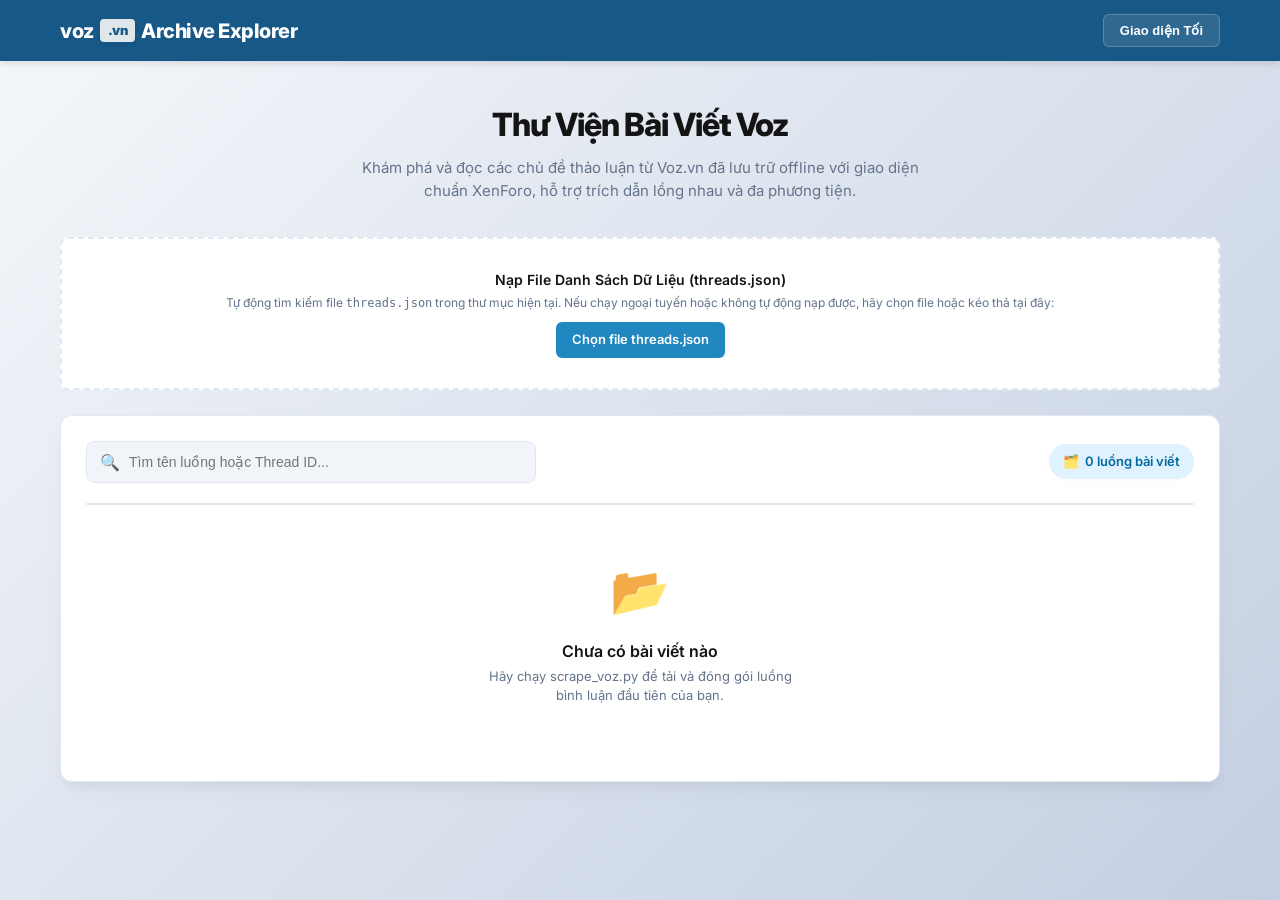
==== commit 93fe46d1: "Support multiple offline thread downloads and root Thread Explorer dashboard" ====
--- a/index.html
+++ b/index.html
@@ -3,41 +3,47 @@
 <head>
     <meta charset="UTF-8">
     <meta name="viewport" content="width=device-width, initial-scale=1.0">
-    <title>Voz Thread Viewer</title>
-    <!-- Modern font for premium Vietnamese typography -->
+    <title>Voz Thread Explorer - Offline Archive</title>
+    <!-- Premium fonts -->
     <link rel="preconnect" href="https://fonts.googleapis.com">
     <link rel="preconnect" href="https://fonts.gstatic.com" crossorigin>
-    <link href="https://fonts.googleapis.com/css2?family=Inter:wght@400;500;600;700&display=swap" rel="stylesheet">
+    <link href="https://fonts.googleapis.com/css2?family=Inter:wght@400;500;600;700;800&display=swap" rel="stylesheet">
     <style>
         :root {
-            /* Classic Voz/XenForo Light Theme Colors */
-            --bg-color: #f5f5f5;
+            /* Classic Voz / XenForo Light Theme Colors */
+            --bg-gradient: linear-gradient(135deg, #f5f7fa 0%, #c3cfe2 100%);
+            --panel-bg: #ffffff;
             --header-bg: #185886;
             --header-text: #ffffff;
-            --card-bg: #ffffff;
-            --card-sidebar: #f8f9fa;
             --text-color: #141414;
-            --text-muted: #8c8c8c;
-            --border-color: #dcdcdc;
+            --text-muted: #64748b;
+            --border-color: #e2e8f0;
             --accent-color: #2187c1;
-            --quote-bg: #f0f4f7;
-            --quote-border: #2187c1;
-            --font-family: 'Inter', -apple-system, BlinkMacSystemFont, "Segoe UI", Roboto, Helvetica, Arial, sans-serif;
+            --accent-hover: #176594;
+            --table-header-bg: #f8fafc;
+            --row-hover-bg: #f1f5f9;
+            --badge-bg: #e0f2fe;
+            --badge-text: #0369a1;
+            --card-shadow: 0 10px 25px -5px rgba(0, 0, 0, 0.05), 0 8px 10px -6px rgba(0, 0, 0, 0.05);
+            --font-family: 'Inter', -apple-system, BlinkMacSystemFont, "Segoe UI", Roboto, sans-serif;
         }
 
         [data-theme="dark"] {
-            /* Premium Voz/XenForo Dark Theme Colors */
-            --bg-color: #121212;
-            --header-bg: #1f2d3d;
-            --header-text: #e0e0e0;
-            --card-bg: #1a1c1e;
-            --card-sidebar: #151718;
-            --text-color: #e0e0e0;
-            --text-muted: #7d8b99;
-            --border-color: #2d3238;
-            --accent-color: #2997ff;
-            --quote-bg: #202429;
-            --quote-border: #2997ff;
+            /* Premium XenForo Dark Theme Colors */
+            --bg-gradient: linear-gradient(135deg, #0f172a 0%, #1e293b 100%);
+            --panel-bg: #1e293b;
+            --header-bg: #0f172a;
+            --header-text: #f1f5f9;
+            --text-color: #f1f5f9;
+            --text-muted: #94a3b8;
+            --border-color: #334155;
+            --accent-color: #38bdf8;
+            --accent-hover: #0ea5e9;
+            --table-header-bg: #1e293b;
+            --row-hover-bg: #334155;
+            --badge-bg: #0c4a6e;
+            --badge-text: #38bdf8;
+            --card-shadow: 0 20px 25px -5px rgba(0, 0, 0, 0.3), 0 10px 10px -5px rgba(0, 0, 0, 0.3);
         }
 
         * {
@@ -48,21 +54,23 @@
 
         body {
             font-family: var(--font-family);
-            background-color: var(--bg-color);
+            background: var(--bg-gradient);
             color: var(--text-color);
+            min-height: 100vh;
             line-height: 1.5;
-            transition: background-color 0.2s, color 0.2s;
-            padding-bottom: 50px;
-        }
-
-        /* Header Navigation mimicking Voz */
+            padding-bottom: 60px;
+            transition: background 0.3s, color 0.3s;
+        }
+
+        /* Top Header */
         header {
             background-color: var(--header-bg);
             color: var(--header-text);
             position: sticky;
             top: 0;
             z-index: 100;
-            box-shadow: 0 2px 4px rgba(0,0,0,0.1);
+            box-shadow: 0 4px 6px -1px rgba(0,0,0,0.1);
+            transition: background-color 0.3s;
         }
 
         .header-container {
@@ -71,1048 +79,441 @@
             display: flex;
             justify-content: space-between;
             align-items: center;
-            padding: 10px 20px;
+            padding: 14px 20px;
         }
 
         .logo {
-            font-weight: 700;
+            font-weight: 800;
             font-size: 20px;
-            letter-spacing: 0.5px;
+            letter-spacing: -0.5px;
             display: flex;
             align-items: center;
-            gap: 5px;
+            gap: 6px;
         }
 
         .logo span {
             background-color: #dfe7eb;
             color: #185886;
-            padding: 2px 6px;
-            border-radius: 3px;
-            font-size: 14px;
-            font-weight: 800;
+            padding: 2px 8px;
+            border-radius: 4px;
+            font-size: 13px;
+            font-weight: 900;
+            text-transform: lowercase;
+            box-shadow: 0 2px 4px rgba(0,0,0,0.05);
         }
 
         [data-theme="dark"] .logo span {
             background-color: var(--accent-color);
-            color: #121212;
-        }
-
-        .controls {
-            display: flex;
-            align-items: center;
-            gap: 15px;
-        }
-
-        /* Custom premium Theme switch button */
+            color: #0f172a;
+        }
+
         .btn-theme {
-            background: none;
-            border: 1px solid rgba(255,255,255,0.3);
+            background: rgba(255, 255, 255, 0.1);
+            border: 1px solid rgba(255,255,255,0.2);
             color: inherit;
-            padding: 6px 12px;
-            border-radius: 4px;
+            padding: 8px 16px;
+            border-radius: 6px;
             cursor: pointer;
             font-size: 13px;
-            font-weight: 500;
-            transition: all 0.2s;
+            font-weight: 600;
+            transition: all 0.2s ease;
+            outline: none;
         }
 
         .btn-theme:hover {
-            background-color: rgba(255,255,255,0.1);
-        }
-
-        /* File Upload area for local offline testing */
-        .upload-zone {
-            background-color: var(--card-bg);
-            border: 2px dashed var(--border-color);
-            border-radius: 6px;
-            padding: 20px;
+            background: rgba(255, 255, 255, 0.2);
+            transform: translateY(-1px);
+        }
+
+        /* Explorer Container */
+        .container {
+            max-width: 1200px;
+            margin: 40px auto;
+            padding: 0 20px;
+        }
+
+        /* Hero Banner */
+        .hero {
             text-align: center;
-            margin: 20px auto;
-            max-width: 1200px;
-            width: calc(100% - 40px);
-            transition: all 0.2s;
-        }
-
-        .upload-zone:hover {
-            border-color: var(--accent-color);
-        }
-
-        .file-input-label {
-            background-color: var(--accent-color);
-            color: #fff;
-            padding: 8px 16px;
-            border-radius: 4px;
-            cursor: pointer;
-            font-weight: 500;
-            display: inline-block;
-            margin-top: 10px;
-            font-size: 14px;
-        }
-
-        .file-input {
-            display: none;
-        }
-
-        /* Main Content Grid */
-        main {
-            max-width: 1200px;
-            margin: 20px auto;
-            padding: 0 20px;
-        }
-
-        .thread-header {
-            margin-bottom: 20px;
-        }
-
-        .thread-title {
-            font-size: 24px;
-            font-weight: 700;
+            margin-bottom: 35px;
+            animation: fadeIn 0.8s ease;
+        }
+
+        .hero h1 {
+            font-size: 32px;
+            font-weight: 800;
+            letter-spacing: -1px;
             margin-bottom: 8px;
             color: var(--text-color);
         }
 
-        .thread-meta {
-            font-size: 13px;
+        .hero p {
+            font-size: 15px;
             color: var(--text-muted);
-            display: flex;
-            gap: 15px;
-            flex-wrap: wrap;
-        }
-
-        .thread-meta a {
-            color: var(--accent-color);
-            text-decoration: none;
-        }
-
-        /* Pagination style mirroring XenForo */
-        .pagination-container {
+            max-width: 600px;
+            margin: 0 auto;
+        }
+
+        /* Main Panel Card */
+        .main-card {
+            background: var(--panel-bg);
+            border-radius: 12px;
+            border: 1px solid var(--border-color);
+            box-shadow: var(--card-shadow);
+            padding: 25px;
+            transition: background-color 0.3s, border-color 0.3s, box-shadow 0.3s;
+            animation: slideUp 0.6s ease;
+        }
+
+        /* Controls bar */
+        .control-row {
             display: flex;
             justify-content: space-between;
             align-items: center;
-            margin: 20px 0;
+            margin-bottom: 20px;
+            gap: 15px;
             flex-wrap: wrap;
-            gap: 10px;
-        }
-
-        .page-nav {
-            display: flex;
-            gap: 4px;
-        }
-
-        .page-btn {
-            background-color: var(--card-bg);
-            border: 1px solid var(--border-color);
-            color: var(--text-color);
-            padding: 6px 12px;
-            border-radius: 4px;
-            cursor: pointer;
-            font-size: 13px;
-            text-decoration: none;
-            transition: all 0.2s;
-        }
-
-        .page-btn:hover {
-            background-color: var(--accent-color);
-            color: #fff;
-            border-color: var(--accent-color);
-        }
-
-        .page-btn.active {
-            background-color: var(--accent-color);
-            color: #fff;
-            border-color: var(--accent-color);
-            cursor: default;
-        }
-
-        /* Individual Post Style (Voz look) */
-        .post-card {
-            background-color: var(--card-bg);
-            border: 1px solid var(--border-color);
-            border-radius: 4px;
-            margin-bottom: 15px;
-            display: flex;
-            overflow: hidden;
-            box-shadow: 0 1px 3px rgba(0,0,0,0.05);
-        }
-
-        /* Left profile column */
-        .post-author-sidebar {
-            width: 180px;
-            background-color: var(--card-sidebar);
-            border-right: 1px solid var(--border-color);
-            padding: 15px;
-            display: flex;
-            flex-direction: column;
-            align-items: center;
-            text-align: center;
-            flex-shrink: 0;
-        }
-
-        .avatar {
-            width: 80px;
-            height: 80px;
-            border-radius: 50%;
-            background-color: var(--accent-color);
-            color: #fff;
-            display: flex;
-            align-items: center;
-            justify-content: center;
-            font-size: 32px;
-            font-weight: 700;
-            margin-bottom: 10px;
-            box-shadow: 0 2px 4px rgba(0,0,0,0.1);
-            user-select: none;
-        }
-
-        .username {
-            font-weight: 600;
-            color: var(--accent-color);
-            font-size: 14px;
-            word-break: break-word;
-            margin-bottom: 4px;
-        }
-
-        .user-title {
-            font-size: 11px;
-            color: var(--text-muted);
-            margin-bottom: 8px;
-        }
-
-        /* Right content column */
-        .post-content-container {
-            flex-grow: 1;
-            padding: 15px 20px;
-            display: flex;
-            flex-direction: column;
-            min-width: 0; /* fixes overflow in flex children */
-        }
-
-        .post-header {
-            display: flex;
-            justify-content: space-between;
-            font-size: 12px;
-            color: var(--text-muted);
-            border-bottom: 1px solid var(--border-color);
-            padding-bottom: 8px;
-            margin-bottom: 12px;
-        }
-
-        .post-time {
-            display: flex;
-            align-items: center;
-            gap: 5px;
-        }
-
-        .post-number {
-            font-weight: 500;
-            text-decoration: none;
-            color: inherit;
-        }
-
-        .post-body {
-            font-size: 14px;
-            color: var(--text-color);
-            flex-grow: 1;
-            white-space: pre-wrap;
-            word-wrap: break-word;
-            overflow-wrap: break-word;
-        }
-
-        .post-body img {
-            max-width: 100%;
-            height: auto;
-            border-radius: 4px;
-            margin: 8px 0;
-        }
-
-        /* Native XenForo elements parsed directly from HTML */
-        .bbCodeBlock {
-            background-color: var(--quote-bg);
-            border-left: 3px solid var(--quote-border);
-            padding: 10px 15px;
-            margin: 10px 0;
-            font-size: 13px;
-            border-radius: 0 4px 4px 0;
-        }
-
-        .bbCodeBlock-expandable {
-            max-height: none !important;
-            overflow: visible !important;
-        }
-
-        .bbCodeBlock-expandLink {
-            display: none !important;
-        }
-
-        .bbCodeBlock-title {
-            font-weight: 600;
-            color: var(--accent-color);
-            margin-bottom: 4px;
-            font-size: 12px;
-        }
-
-        .bbCodeBlock-content {
-            font-style: italic;
-            margin-top: 4px;
-        }
-
-        .bbCodeBlock-content > *:first-child {
-            margin-top: 0 !important;
-        }
-
-        .bbCodeBlock-content > *:last-child {
-            margin-bottom: 0 !important;
-        }
-
-        .bbCodeBlock-sourceJump {
-            text-decoration: none;
-            color: var(--accent-color);
-            display: inline-flex;
-            align-items: center;
-            gap: 4px;
-        }
-
-        .bbCodeBlock-sourceJump::after {
-            content: "➔";
-            font-size: 10px;
-        }
-
-        /* Voz XenForo reactionsBar styles */
-        .reactionsBar {
-            background-color: var(--card-sidebar);
-            border: 1px solid var(--border-color);
-            border-radius: 4px;
-            padding: 6px 12px;
-            margin-top: 12px;
-            display: flex;
-            align-items: center;
-            gap: 8px;
-            font-size: 12px;
-            color: var(--text-color);
-        }
-
-        .reactionsBar-icons {
-            display: flex;
-            align-items: center;
-            gap: -4px; /* XenForo slight overlapping of reaction icons */
-        }
-
-        .reaction-icon-small {
-            width: 18px;
-            height: 18px;
-            border-radius: 50%;
-            border: 1px solid var(--card-bg);
-            background-color: var(--quote-bg);
-            display: inline-flex;
-            align-items: center;
-            justify-content: center;
-            font-size: 11px;
-            line-height: 1;
-            z-index: 2;
-        }
-
-        .reactionsBar-text {
-            color: var(--text-muted);
-        }
-
-        .reactionsBar-text a {
-            color: var(--text-color);
-            font-weight: 500;
-            text-decoration: none;
-        }
-
-        .reactionsBar-text a:hover {
-            color: var(--accent-color);
-            text-decoration: underline;
-        }
-
-        .post-footer {
-            margin-top: 15px;
-            padding-top: 8px;
-            border-top: 1px dashed var(--border-color);
-            display: flex;
-            justify-content: flex-end;
-            gap: 15px;
-        }
-
-        .action-link {
-            font-size: 12px;
-            color: var(--text-muted);
-            text-decoration: none;
-            cursor: pointer;
-            transition: color 0.2s;
-        }
-
-        .action-link:hover {
-            color: var(--accent-color);
-        }
-
-        /* Loading indicator styling */
-        .loader {
-            display: flex;
-            justify-content: center;
-            align-items: center;
-            padding: 40px;
-            font-size: 16px;
-            color: var(--text-muted);
-            font-weight: 500;
-        }
-
-        .loader-spinner {
-            border: 3px solid var(--border-color);
-            border-top: 3px solid var(--accent-color);
-            border-radius: 50%;
-            width: 24px;
-            height: 24px;
-            animation: spin 1s linear infinite;
-            margin-right: 10px;
-        }
-
-        @keyframes spin {
-            0% { transform: rotate(0deg); }
-            100% { transform: rotate(360deg); }
-        }
-
-        .post-images {
-            display: flex;
-            flex-wrap: wrap;
-            gap: 12px;
-            margin-top: 15px;
-        }
-
-        .post-image-item {
-            max-width: 100%;
-            max-height: 350px;
-            border-radius: 4px;
-            border: 1px solid var(--border-color);
-            cursor: zoom-in;
-            transition: opacity 0.2s, transform 0.2s;
-        }
-
-        .post-image-item:hover {
-            opacity: 0.9;
-            transform: scale(1.005);
-        }
-
-        /* Responsive Layout details for mobile viewports */
-        @media (max-width: 768px) {
-            .post-card {
-                flex-direction: column;
-            }
-
-            .post-author-sidebar {
-                width: 100%;
-                border-right: none;
-                border-bottom: 1px solid var(--border-color);
-                flex-direction: row;
-                align-items: center;
-                gap: 15px;
-                padding: 10px 15px;
-                text-align: left;
-            }
-
-            .avatar {
-                width: 45px;
-                height: 45px;
-                font-size: 18px;
-                margin-bottom: 0;
-            }
-
-            .user-title {
-                margin-bottom: 0;
-            }
-
-            .post-content-container {
-                padding: 12px 15px;
-            }
-        }
-
-        /* Modal Popup mimicking XenForo Reactions Overlay */
-        .modal-overlay {
-            position: fixed;
-            top: 0;
-            left: 0;
-            width: 100%;
-            height: 100%;
-            background-color: rgba(0, 0, 0, 0.6);
-            display: flex;
-            align-items: center;
-            justify-content: center;
-            z-index: 1000;
-            opacity: 0;
-            pointer-events: none;
-            transition: opacity 0.25s ease;
-        }
-
-        .modal-overlay.active {
-            opacity: 1;
-            pointer-events: auto;
-        }
-
-        .modal-container {
-            background-color: var(--card-bg);
-            border: 1px solid var(--border-color);
-            border-radius: 6px;
-            width: 500px;
-            max-width: 90%;
-            box-shadow: 0 5px 15px rgba(0,0,0,0.3);
-            display: flex;
-            flex-direction: column;
-            overflow: hidden;
-            transform: translateY(-20px);
-            transition: transform 0.25s ease;
-        }
-
-        .modal-overlay.active .modal-container {
-            transform: translateY(0);
-        }
-
-        .modal-header {
-            background-color: var(--header-bg);
-            color: var(--header-text);
-            padding: 12px 18px;
-            display: flex;
-            justify-content: space-between;
-            align-items: center;
-            font-weight: 600;
-            font-size: 15px;
-        }
-
-        .modal-close {
-            background: none;
-            border: none;
-            color: inherit;
-            font-size: 20px;
-            cursor: pointer;
-            line-height: 1;
-        }
-
-        .modal-body {
-            padding: 15px;
-            max-height: 350px;
-            overflow-y: auto;
-        }
-
-        .modal-user-item {
-            display: flex;
-            align-items: center;
-            gap: 12px;
-            padding: 8px 10px;
-            border-bottom: 1px solid var(--border-color);
-            transition: background-color 0.2s;
-        }
-
-        .modal-user-item:hover {
-            background-color: var(--card-sidebar);
-        }
-
-        .modal-user-item:last-child {
-            border-bottom: none;
-        }
-
-        .modal-user-avatar {
-            width: 32px;
-            height: 32px;
-            border-radius: 50%;
-            background-color: var(--accent-color);
-            color: #fff;
-            display: flex;
-            align-items: center;
-            justify-content: center;
-            font-size: 14px;
-            font-weight: 600;
-        }
-
-        .modal-user-name {
-            font-weight: 500;
-            font-size: 14px;
-            color: var(--text-color);
-        }
-
-        .modal-user-role {
-            font-size: 11px;
-            color: var(--text-muted);
-            margin-left: auto;
-        }
-
-        .modal-footer {
-            padding: 10px 15px;
-            background-color: var(--card-sidebar);
-            border-top: 1px solid var(--border-color);
-            font-size: 12px;
-            color: var(--text-muted);
-            text-align: center;
-        }
-
-        /* Search Box Styles */
-        .search-container {
-            background-color: var(--card-bg);
-            border: 1px solid var(--border-color);
-            border-radius: 4px;
-            padding: 12px 18px;
-            margin: 0 auto 15px auto;
-            display: flex;
-            align-items: center;
-            gap: 12px;
-            box-shadow: 0 1px 3px rgba(0,0,0,0.05);
-        }
-
-        .search-input-wrapper {
+        }
+
+        .search-wrapper {
             position: relative;
             flex-grow: 1;
-            display: flex;
-            align-items: center;
+            max-width: 450px;
+            min-width: 250px;
         }
 
         .search-input {
             width: 100%;
-            padding: 10px 14px 10px 38px;
-            border: 1px solid var(--border-color);
-            background-color: var(--bg-color);
+            padding: 12px 16px 12px 42px;
+            border: 1.5px solid var(--border-color);
+            background-color: var(--row-hover-bg);
             color: var(--text-color);
-            border-radius: 4px;
+            border-radius: 8px;
             font-size: 14px;
+            font-weight: 500;
             outline: none;
-            transition: border-color 0.2s, box-shadow 0.2s;
+            transition: all 0.25s ease;
         }
 
         .search-input:focus {
             border-color: var(--accent-color);
+            background-color: var(--panel-bg);
             box-shadow: 0 0 0 3px rgba(33, 135, 193, 0.15);
         }
 
         [data-theme="dark"] .search-input:focus {
-            box-shadow: 0 0 0 3px rgba(41, 151, 255, 0.15);
+            box-shadow: 0 0 0 3px rgba(56, 189, 248, 0.15);
         }
 
         .search-icon {
             position: absolute;
-            left: 12px;
+            left: 14px;
+            top: 50%;
+            transform: translateY(-50%);
             color: var(--text-muted);
+            font-size: 16px;
             pointer-events: none;
-            font-size: 16px;
-        }
-
-        .search-clear {
-            position: absolute;
-            right: 12px;
-            background: none;
-            border: none;
-            color: var(--text-muted);
-            cursor: pointer;
-            font-size: 18px;
-            padding: 0;
-            display: flex;
-            align-items: center;
-            justify-content: center;
-            opacity: 0.7;
-            transition: opacity 0.2s;
-        }
-
-        .search-clear:hover {
-            opacity: 1;
-            color: var(--text-color);
-        }
-
-        .post-original-page {
-            background-color: var(--quote-bg);
-            border: 1px solid var(--border-color);
-            color: var(--accent-color);
-            padding: 2px 6px;
-            border-radius: 3px;
-            font-size: 11px;
+        }
+
+        .stats-badge {
+            background-color: var(--badge-bg);
+            color: var(--badge-text);
+            padding: 8px 14px;
+            border-radius: 20px;
+            font-size: 13px;
             font-weight: 600;
-        }
-
-        /* Embedded Media Styling (YouTube & TikTok) */
-        .bbMediaWrapper {
-            width: 100%;
-            max-width: 640px;
-            margin: 15px 0;
-            border-radius: 6px;
-            overflow: hidden;
-            border: 1px solid var(--border-color);
-            background-color: #000;
-        }
-
-        .bbMediaWrapper-inner {
-            position: relative;
-            padding-bottom: 56.25%; /* 16:9 Aspect Ratio */
-            height: 0;
-        }
-
-        .bbMediaWrapper-inner iframe {
-            position: absolute;
-            top: 0;
-            left: 0;
-            width: 100%;
-            height: 100%;
-            border: 0;
-        }
-
-        /* TikTok specific ratio (usually vertical 9:16) */
-        .tiktok-embed-wrapper {
-            max-width: 640px; /* matched to standard media width */
-        }
-
-        .tiktok-inner {
-            padding-bottom: 130%; /* Optimal vertical video ratio */
-        }
-
-        /* Media Player Header & Custom Warning styling */
-        .media-header {
-            display: flex;
-            justify-content: space-between;
-            align-items: center;
-            background-color: var(--card-sidebar);
-            border: 1px solid var(--border-color);
-            border-bottom: none;
-            border-radius: 6px 6px 0 0;
-            padding: 8px 12px;
-            margin-top: 15px;
-            font-size: 12px;
-            max-width: 640px;
-            width: 100%;
-        }
-
-        .media-title {
-            font-weight: 600;
-            color: var(--text-color);
             display: flex;
             align-items: center;
             gap: 6px;
-        }
-
-        .media-link {
+            box-shadow: 0 2px 4px rgba(0,0,0,0.02);
+        }
+
+        /* Glassmorphic Table */
+        .table-responsive {
+            width: 100%;
+            overflow-x: auto;
+            border-radius: 8px;
+            border: 1px solid var(--border-color);
+        }
+
+        table {
+            width: 100%;
+            border-collapse: collapse;
+            text-align: left;
+            font-size: 14px;
+        }
+
+        th {
+            background-color: var(--table-header-bg);
+            color: var(--text-muted);
+            font-weight: 600;
+            font-size: 12px;
+            text-transform: uppercase;
+            letter-spacing: 0.5px;
+            padding: 14px 18px;
+            border-bottom: 1.5px solid var(--border-color);
+        }
+
+        td {
+            padding: 16px 18px;
+            border-bottom: 1px solid var(--border-color);
+            transition: background-color 0.2s ease;
+        }
+
+        tr:last-child td {
+            border-bottom: none;
+        }
+
+        tr:hover td {
+            background-color: var(--row-hover-bg);
+        }
+
+        /* Columns Styling */
+        .col-num {
+            font-weight: 600;
+            color: var(--text-muted);
+            width: 60px;
+            text-align: center;
+        }
+
+        .thread-link-container {
+            display: flex;
+            flex-direction: column;
+            gap: 4px;
+        }
+
+        .thread-title-link {
+            font-weight: 600;
+            color: var(--text-color);
+            text-decoration: none;
+            font-size: 15px;
+            line-height: 1.4;
+            transition: color 0.15s ease;
+        }
+
+        .thread-title-link:hover {
             color: var(--accent-color);
+        }
+
+        .thread-original-url {
+            font-size: 11px;
+            color: var(--text-muted);
             text-decoration: none;
-            font-weight: 600;
-        }
-
-        .media-link:hover {
-            text-decoration: underline;
-        }
-
-        .bbMediaWrapper.has-header {
-            margin-top: 0;
-            border-radius: 0 0 6px 6px;
-        }
-
-        /* Premium XenForo Spoiler Style */
-        .bbCodeSpoiler {
-            margin: 12px 0;
-        }
-
-        .bbCodeSpoiler-button {
-            background-color: var(--card-sidebar);
-            border: 1px solid var(--border-color);
-            color: var(--accent-color);
-            padding: 6px 14px;
-            font-size: 13px;
-            font-weight: 600;
-            border-radius: 4px;
-            cursor: pointer;
             display: inline-flex;
             align-items: center;
-            gap: 6px;
-            transition: background-color 0.2s, border-color 0.2s;
-            outline: none;
-            font-family: inherit;
-        }
-
-        .bbCodeSpoiler-button:hover {
-            background-color: var(--quote-bg);
+            gap: 3px;
+            width: fit-content;
+            transition: color 0.15s ease;
+        }
+
+        .thread-original-url:hover {
+            color: var(--accent-color);
+        }
+
+        .col-comments {
+            font-weight: 700;
+            color: var(--accent-color);
+            width: 150px;
+        }
+
+        .comments-count-badge {
+            background: var(--badge-bg);
+            color: var(--badge-text);
+            padding: 4px 10px;
+            border-radius: 6px;
+            font-weight: 700;
+            font-size: 13px;
+        }
+
+        .col-time {
+            color: var(--text-muted);
+            width: 220px;
+            font-size: 13px;
+            font-weight: 500;
+        }
+
+        /* Upload Fallback Zone for file:// origin limitations */
+        .upload-fallback-zone {
+            background-color: var(--panel-bg);
+            border: 2px dashed var(--border-color);
+            border-radius: 8px;
+            padding: 30px;
+            text-align: center;
+            margin-bottom: 25px;
+            transition: all 0.2s ease;
+        }
+
+        .upload-fallback-zone:hover {
             border-color: var(--accent-color);
         }
 
-        .bbCodeSpoiler-button::before {
-            content: "👁️";
-            font-size: 14px;
-        }
-
-        .bbCodeSpoiler-content {
+        .btn-upload {
+            background-color: var(--accent-color);
+            color: #ffffff;
+            padding: 8px 16px;
+            border-radius: 6px;
+            cursor: pointer;
+            font-weight: 600;
+            display: inline-block;
+            margin-top: 10px;
+            font-size: 13px;
+            transition: background-color 0.2s ease;
+        }
+
+        .btn-upload:hover {
+            background-color: var(--accent-hover);
+        }
+
+        .file-input {
             display: none;
-            background-color: var(--quote-bg);
-            border: 1px dashed var(--border-color);
-            border-top: none;
-            border-radius: 0 0 4px 4px;
-            padding: 12px 15px;
-            margin-top: 0;
-            font-style: italic;
-        }
-
-        /* Universal XenForo Unfurl / Facebook Link Previews */
-        .bbCodeBlock--unfurl {
-            background-color: var(--card-sidebar) !important;
-            border: 1px solid var(--border-color) !important;
-            border-left: 3px solid var(--accent-color) !important;
-            border-radius: 6px !important;
-            padding: 10px 15px !important;
-            margin: 12px 0 !important;
-            max-width: 640px;
-            width: 100%;
-            box-shadow: 0 1px 3px rgba(0,0,0,0.05);
-            transition: background-color 0.2s, border-color 0.2s;
-        }
-
-        .bbCodeBlock--unfurl:hover {
-            background-color: var(--quote-bg) !important;
-            border-color: var(--accent-color) !important;
-        }
-
-        /* Enforce a side-by-side flex layout with small thumbnail on the left */
-        .bbCodeBlock--unfurl .contentRow {
-            display: flex !important;
-            align-items: center !important;
-            gap: 15px !important;
-        }
-
-        .bbCodeBlock--unfurl .contentRow-figure {
-            width: 60px !important;
-            height: 60px !important;
-            overflow: hidden !important;
-            border-radius: 4px !important;
-            flex-shrink: 0 !important;
-            display: flex !important;
-            align-items: center !important;
-            justify-content: center !important;
-            background-color: var(--quote-bg);
-            padding: 0 !important;
-            margin: 0 !important;
-            border: 1px solid var(--border-color);
-        }
-
-        .bbCodeBlock--unfurl .contentRow-figure img {
-            width: 100% !important;
-            height: 100% !important;
-            max-height: 100% !important;
-            max-width: 100% !important;
-            object-fit: cover !important;
-            border-radius: 0 !important;
-        }
-
-        .bbCodeBlock--unfurl .contentRow-main {
-            flex-grow: 1 !important;
-            min-width: 0 !important;
-            padding: 0 !important;
-            margin: 0 !important;
-        }
-
-        .bbCodeBlock-unfurl-title {
-            font-size: 13px !important;
-            font-weight: 600 !important;
-            margin-bottom: 2px !important;
-            line-height: 1.4 !important;
-        }
-
-        .bbCodeBlock-unfurl-title a {
-            color: var(--accent-color) !important;
-            text-decoration: none !important;
-        }
-
-        .bbCodeBlock-unfurl-title a:hover {
-            text-decoration: underline !important;
-        }
-
-        .bbCodeBlock-unfurl-desc {
-            font-size: 12px !important;
-            color: var(--text-muted) !important;
-            margin-bottom: 2px !important;
-            white-space: nowrap !important;
-            overflow: hidden !important;
-            text-overflow: ellipsis !important;
-        }
-
-        .bbCodeBlock-unfurl-meta {
-            font-size: 11px !important;
-            color: var(--text-muted) !important;
-        }
-
-        /* Minimal Facebook Unfurl Layout (matching screenshot) */
-        .bbCodeBlock--unfurl-facebook {
-            padding: 8px 12px !important;
-            margin: 10px 0 !important;
-            max-width: 640px !important;
-            width: fit-content !important;
-            background-color: var(--card-sidebar) !important;
-            border: 1px solid var(--border-color) !important;
-            border-left: 3px solid #1877f2 !important; /* Facebook Blue */
-            border-radius: 4px !important;
-            box-sizing: border-box;
-        }
-
-        .bbCodeBlock--unfurl-facebook .contentRow {
-            display: flex !important;
-            align-items: center !important;
-            gap: 12px !important;
-        }
-
-        .bbCodeBlock--unfurl-facebook .contentRow-figure {
-            width: 44px !important;
-            height: 60px !important; /* vertical vertical thumbnail aspect ratio */
-            border-radius: 3px !important;
-            border: 1px solid var(--border-color) !important;
-            background-color: #000 !important; /* XenForo letterboxing background */
-            overflow: hidden !important;
-            flex-shrink: 0 !important;
-            display: flex !important;
-            align-items: center !important;
-            justify-content: center !important;
-        }
-
-        .bbCodeBlock--unfurl-facebook .contentRow-figure img {
-            height: 100% !important;
-            width: auto !important;
-            max-width: 100% !important;
-            object-fit: contain !important; /* Keep original aspect ratio exactly */
-        }
-
-        .bbCodeBlock--unfurl-facebook .contentRow-main {
-            display: flex !important;
-            flex-direction: column !important;
-            justify-content: center !important;
-            flex-grow: 1 !important;
-            min-width: 0 !important;
-            gap: 3px !important;
-        }
-
-        .bbCodeBlock--unfurl-facebook .bbCodeBlock-unfurl-title {
-            font-size: 13.5px !important;
-            font-weight: 600 !important;
-            margin: 0 !important;
-            line-height: 1.3 !important;
-        }
-
-        .bbCodeBlock--unfurl-facebook .bbCodeBlock-unfurl-title a {
-            color: #185886 !important;
-            text-decoration: none !important;
-        }
-
-        [data-theme="dark"] .bbCodeBlock--unfurl-facebook .bbCodeBlock-unfurl-title a {
-            color: var(--accent-color) !important;
-        }
-
-        .bbCodeBlock--unfurl-facebook .bbCodeBlock-unfurl-title a:hover {
-            text-decoration: underline !important;
-        }
-
-        /* Muted domain row underneath title */
-        .facebook-meta-row {
-            display: flex !important;
-            align-items: center !important;
-            gap: 5px !important;
-            font-size: 11.5px !important;
-            color: var(--text-muted) !important;
-            font-weight: 500 !important;
-        }
-
-        .facebook-favicon {
-            width: 13px !important;
-            height: 13px !important;
-            flex-shrink: 0 !important;
+        }
+
+        /* Empty State */
+        .empty-state {
+            text-align: center;
+            padding: 50px 20px;
+            color: var(--text-muted);
+        }
+
+        .empty-state-icon {
+            font-size: 48px;
+            margin-bottom: 12px;
+        }
+
+        .empty-state-title {
+            font-weight: 600;
+            font-size: 16px;
+            margin-bottom: 4px;
+            color: var(--text-color);
+        }
+
+        .empty-state-desc {
+            font-size: 13px;
+            max-width: 320px;
+            margin: 0 auto;
+        }
+
+        /* Warning banner */
+        .warning-banner {
+            background-color: #fff3cd;
+            color: #856404;
+            padding: 12px 20px;
+            text-align: center;
+            font-size: 13px;
+            font-weight: 500;
+            border-bottom: 1px solid #ffeeba;
+            display: none;
+        }
+
+        /* Keyframes Animations */
+        @keyframes fadeIn {
+            from { opacity: 0; }
+            to { opacity: 1; }
+        }
+
+        @keyframes slideUp {
+            from { opacity: 0; transform: translateY(20px); }
+            to { opacity: 1; transform: translateY(0); }
+        }
+
+        /* Responsive Layout details for mobile viewports */
+        @media (max-width: 768px) {
+            .hero h1 { font-size: 26px; }
+            .main-card { padding: 15px; }
+            td, th { padding: 12px 14px; }
+            .col-time { width: auto; }
+            .col-comments { width: auto; }
+            .stats-badge { width: 100%; justify-content: center; }
         }
     </style>
 </head>
 <body>
 
-    <div id="file-protocol-warning" style="display:none; background-color: #fff3cd; color: #856404; padding: 12px 20px; text-align: center; font-size: 13px; font-weight: 500; border-bottom: 1px solid #ffeeba; line-height: 1.5;">
-        ⚠️ Bạn đang mở file lưu trữ trực tiếp (giao thức <code>file://</code>). Trình duyệt có thể chặn video YouTube do chính sách bảo mật local origin. 
-        Hãy khởi chạy Web Server cục bộ (ví dụ: chạy lệnh <code>python -m http.server 8000</code> trong thư mục dự án, sau đó truy cập <a href="http://localhost:8000" target="_blank" style="color: #0056b3; font-weight: 600; text-decoration: underline;">http://localhost:8000</a>) để xem video bình thường.
+    <!-- Local File Protocol CORS Warning -->
+    <div id="file-protocol-warning" class="warning-banner">
+        ⚠️ Bạn đang truy cập trực tiếp qua file local (giao thức <code>file://</code>). Trình duyệt có chế độ bảo mật ngăn cản tải dữ liệu động tự động. 
+        Hãy kéo thả file <code>threads.json</code> vào vùng chọn dưới đây để xem danh sách, hoặc khởi chạy Local Server (lệnh: <code>python -m http.server 8000</code>).
     </div>
 
     <header>
         <div class="header-container">
-            <div class="logo">voz<span>.vn</span> Archive</div>
+            <div class="logo">voz<span>.vn</span> Archive Explorer</div>
             <div class="controls">
                 <button class="btn-theme" id="theme-toggle">Giao diện Tối</button>
             </div>
         </div>
     </header>
 
-    <div class="upload-zone" id="upload-zone">
-        <p style="margin-bottom: 5px; font-weight: 500;">Tải file dữ liệu thread Voz (.json)</p>
-        <p style="font-size: 12px; color: var(--text-muted);">
-            Tự động cố gắng nạp file <code style="background: rgba(0,0,0,0.05); padding: 2px 4px; border-radius: 3px;">sample.json</code> từ thư mục hiện tại. Nếu chạy cục bộ qua file:// hoặc chưa có file, hãy kéo thả hoặc chọn file thủ công tại đây:
-        </p>
-        <label class="file-input-label">
-            Chọn file JSON
-            <input type="file" id="file-input" class="file-input" accept=".json">
-        </label>
-    </div>
-
-    <main>
-        <div class="thread-header" id="thread-header" style="display: none;">
-            <h1 class="thread-title" id="thread-title">Tiêu đề bài viết</h1>
-            <div class="thread-meta">
-                <span>Nguồn: <a href="#" id="thread-url" target="_blank">voz.vn</a></span>
-                <span id="total-comments-count">0 bình luận</span>
+    <div class="container">
+        <div class="hero">
+            <h1>Thư Viện Bài Viết Voz</h1>
+            <p>Khám phá và đọc các chủ đề thảo luận từ Voz.vn đã lưu trữ offline với giao diện chuẩn XenForo, hỗ trợ trích dẫn lồng nhau và đa phương tiện.</p>
+        </div>
+
+        <!-- Fallback loader box when opening locally via file:// protocol -->
+        <div class="upload-fallback-zone" id="upload-zone">
+            <p style="font-weight: 600; font-size: 14px;">Nạp File Danh Sách Dữ Liệu (threads.json)</p>
+            <p style="font-size: 12px; color: var(--text-muted); margin-top: 4px;">
+                Tự động tìm kiếm file <code>threads.json</code> trong thư mục hiện tại. Nếu chạy ngoại tuyến hoặc không tự động nạp được, hãy chọn file hoặc kéo thả tại đây:
+            </p>
+            <label class="btn-upload">
+                Chọn file threads.json
+                <input type="file" id="file-input" class="file-input" accept=".json">
+            </label>
+        </div>
+
+        <div class="main-card">
+            <div class="control-row">
+                <div class="search-wrapper">
+                    <span class="search-icon">🔍</span>
+                    <input type="text" id="search-input" class="search-input" placeholder="Tìm tên luồng hoặc Thread ID...">
+                </div>
+                <div class="stats-badge" id="stats-badge">
+                    <span>🗂️</span>
+                    <span id="stats-text">0 luồng bài viết</span>
+                </div>
             </div>
-        </div>
-
-        <!-- Live Search Box Container -->
-        <div class="search-container" id="search-container" style="display: none;">
-            <div class="search-input-wrapper">
-                <span class="search-icon">🔍</span>
-                <input type="text" id="search-input" class="search-input" placeholder="Tìm kiếm theo nội dung bình luận hoặc tên thành viên...">
-                <button id="search-clear-btn" class="search-clear" style="display: none;">&times;</button>
+
+            <div class="table-responsive">
+                <table id="threads-table">
+                    <thead>
+                        <tr>
+                            <th class="col-num">#</th>
+                            <th>Tiêu Đề Luồng</th>
+                            <th class="col-comments">Bình luận</th>
+                            <th class="col-time">Cập nhật lúc</th>
+                        </tr>
+                    </thead>
+                    <tbody id="threads-list">
+                        <!-- Items will be injected dynamically -->
+                    </tbody>
+                </table>
             </div>
-        </div>
-
-        <div class="pagination-container" id="pagination-top">
-            <!-- Dynamic page buttons here -->
-        </div>
-
-        <div id="posts-container">
-            <div class="loader" id="loader">
-                <div class="loader-spinner"></div>
-                Đang tải dữ liệu bình luận...
-            </div>
-        </div>
-
-        <div class="pagination-container" id="pagination-bottom">
-            <!-- Dynamic page buttons here -->
-        </div>
-    </main>
-
-    <!-- XenForo Reactions Overlay Modal -->
-    <div class="modal-overlay" id="reactions-modal">
-        <div class="modal-container">
-            <div class="modal-header">
-                <span>Người đã phản hồi</span>
-                <button class="modal-close" id="modal-close-btn">&times;</button>
-            </div>
-            <div class="modal-body" id="modal-users-list">
-                <!-- User items dynamically injected here -->
-            </div>
-            <div class="modal-footer" id="modal-reactions-footer">
-                <!-- Fallback footer text here -->
+
+            <!-- Empty State -->
+            <div class="empty-state" id="empty-state" style="display: none;">
+                <div class="empty-state-icon">📂</div>
+                <div class="empty-state-title" id="empty-state-title">Chưa có bài viết nào</div>
+                <div class="empty-state-desc" id="empty-state-desc">Hãy chạy scrape_voz.py để tải và đóng gói luồng bình luận đầu tiên của bạn.</div>
             </div>
         </div>
     </div>
 
     <script>
         // State
-        let threadData = null;
-        let currentPage = 1;
-        const postsPerPage = 20;
-
-        // Check for file protocol warning
-        if (window.location.protocol === 'file:') {
-            const warningEl = document.getElementById('file-protocol-warning');
-            if (warningEl) warningEl.style.display = 'block';
-        }
+        let threadsData = [];
+        let searchQuery = '';
 
         // Theme management
         const themeToggle = document.getElementById('theme-toggle');
         
         function setTheme(theme) {
             document.documentElement.setAttribute('data-theme', theme);
-            localStorage.setItem('theme', theme);
+            localStorage.setItem('explorer-theme', theme);
             themeToggle.textContent = theme === 'dark' ? 'Giao diện Sáng' : 'Giao diện Tối';
         }
 
-        // Initialize theme
-        const savedTheme = localStorage.getItem('theme') || 
+        const savedTheme = localStorage.getItem('explorer-theme') || 
             (window.matchMedia('(prefers-color-scheme: dark)').matches ? 'dark' : 'light');
         setTheme(savedTheme);
 
@@ -1121,358 +522,100 @@
             setTheme(currentTheme === 'dark' ? 'light' : 'dark');
         });
 
-        // HTML Content Converter (reformats quote tags or renders clean XenForo HTML natively)
-        function formatPostBody(post) {
-            let bodyHtml = post.content;
-            if (!bodyHtml) return "";
+        // Date formatting helper
+        function formatDateTime(isoString) {
+            if (!isoString) return 'Không rõ';
+            try {
+                const date = new Date(isoString);
+                if (isNaN(date.getTime())) return isoString;
+                
+                // Formats as: dd/MM/yyyy HH:mm
+                const day = String(date.getDate()).padStart(2, '0');
+                const month = String(date.getMonth() + 1).padStart(2, '0');
+                const year = date.getFullYear();
+                const hours = String(date.getHours()).padStart(2, '0');
+                const minutes = String(date.getMinutes()).padStart(2, '0');
+                
+                return `${day}/${month}/${year} lúc ${hours}:${minutes}`;
+            } catch (e) {
+                return isoString;
+            }
+        }
+
+        // Check if running on local file protocol (CORS blocks auto-fetch)
+        const isFileProtocol = window.location.protocol === 'file:';
+        if (isFileProtocol) {
+            document.getElementById('file-protocol-warning').style.display = 'block';
+        } else {
+            // Hide upload zone by default on HTTP servers since it auto-loads
+            document.getElementById('upload-zone').style.display = 'none';
+        }
+
+        // Render function
+        function renderThreads() {
+            const listEl = document.getElementById('threads-list');
+            const emptyEl = document.getElementById('empty-state');
+            const tableEl = document.getElementById('threads-table');
+            const statsTextEl = document.getElementById('stats-text');
+
+            listEl.innerHTML = '';
             
-            // Check if content is HTML (contains tags) or old raw text
-            if (bodyHtml.includes('<') && bodyHtml.includes('>')) {
-                const tempDiv = document.createElement('div');
-                tempDiv.innerHTML = bodyHtml;
+            // Filter threads by search query
+            const filtered = threadsData.filter(thread => {
+                const query = searchQuery.toLowerCase().trim();
+                if (!query) return true;
+                const titleMatch = thread.title && thread.title.toLowerCase().includes(query);
+                const idMatch = thread.id && thread.id.toString().includes(query);
+                const folderMatch = thread.folder_name && thread.folder_name.toLowerCase().includes(query);
+                return titleMatch || idMatch || folderMatch;
+            });
+
+            // Update stats badge
+            statsTextEl.textContent = `${threadsData.length} luồng bài viết`;
+
+            if (filtered.length === 0) {
+                tableEl.style.display = 'none';
+                emptyEl.style.display = 'block';
+                if (searchQuery) {
+                    document.getElementById('empty-state-title').textContent = 'Không tìm thấy kết quả';
+                    document.getElementById('empty-state-desc').textContent = `Không tìm thấy chủ đề nào khớp với từ khóa "${searchQuery}".`;
+                } else {
+                    document.getElementById('empty-state-title').textContent = 'Chưa có bài viết nào';
+                    document.getElementById('empty-state-desc').textContent = 'Hãy chạy scrape_voz.py để tải và đóng gói luồng bình luận đầu tiên của bạn.';
+                }
+                return;
+            }
+
+            tableEl.style.display = 'table';
+            emptyEl.style.display = 'none';
+
+            filtered.forEach((thread, idx) => {
+                const tr = document.createElement('tr');
                 
-                // 1. Remove all XenForo "Click to expand..." elements
-                const expandLinks = tempDiv.querySelectorAll('.bbCodeBlock-expandLink, .bbCodeBlock-expandable-trigger');
-                expandLinks.forEach(el => el.remove());
+                // Path to the thread index.html
+                const viewerPath = `threads/${thread.folder_name}/index.html`;
                 
-                // Also recursively find any text node matching "Click to expand..." and remove it
-                const walker = document.createTreeWalker(tempDiv, NodeFilter.SHOW_TEXT, null, false);
-                let node;
-                const nodesToRemove = [];
-                while (node = walker.nextNode()) {
-                    if (node.nodeValue.trim() === 'Click to expand...') {
-                        nodesToRemove.push(node);
-                    }
-                }
-                nodesToRemove.forEach(n => n.parentNode && n.parentNode.removeChild(n));
-                
-                // Remove TikTok SVG icon inside media wrappers or links
-                const ttsvgs = tempDiv.querySelectorAll('svg');
-                ttsvgs.forEach(svg => {
-                    if (svg.innerHTML.includes('M448,209.91') || svg.querySelector('path[d*="M448,209.91"]')) {
-                        svg.remove();
-                    }
-                });
-                
-                // 2. Clean up leading/trailing whitespace and <br> tags inside quote/spoiler content blocks.
-                // Uses direct text node manipulation (not innerHTML reset) to avoid detaching nested elements.
-                const trimContentEl = (contentEl) => {
-                    // Helper: trim leading or trailing whitespace from boundary text nodes,
-                    // and remove whitespace-only text nodes and bare <br> elements at each end.
-                    const trimEnd = (el, fromStart) => {
-                        let changed = true;
-                        while (changed && el.childNodes.length > 0) {
-                            changed = false;
-                            const node = fromStart ? el.firstChild : el.lastChild;
-                            if (!node) break;
-                            if (node.nodeType === Node.TEXT_NODE) {
-                                const trimmed = fromStart
-                                    ? node.nodeValue.replace(/^[\s\t\n\r]+/, '')
-                                    : node.nodeValue.replace(/[\s\t\n\r]+$/, '');
-                                if (trimmed === '') {
-                                    node.remove();
-                                    changed = true;
-                                } else if (trimmed !== node.nodeValue) {
-                                    node.nodeValue = trimmed;
-                                    // Don't loop further — we've trimmed the boundary text
-                                }
-                            } else if (node.nodeType === Node.ELEMENT_NODE &&
-                                       node.nodeName === 'BR') {
-                                node.remove();
-                                changed = true;
-                            } else {
-                                break;
-                            }
-                        }
-                    };
-                    trimEnd(contentEl, true);
-                    trimEnd(contentEl, false);
-                };
-
-                // Target the innermost content divs (expandContent holds the actual text;
-                // bbCodeBlock-content is the wrapper — process deepest first to avoid parent reset issues)
-                const expandContents = tempDiv.querySelectorAll('.bbCodeBlock-expandContent, .bbCodeBlock-content');
-                [...expandContents].reverse().forEach(el => trimContentEl(el));
-
-
-                // 3. Map local images if downloaded, or restore original online URL
-                const imgs = tempDiv.querySelectorAll('img:not(.smilie):not(.emoji)');
-                imgs.forEach((img, imgIdx) => {
-                    img.setAttribute('loading', 'lazy'); // Native lazy loading
-                    
-                    // Bind error boundary: if local file is missing/downloading, swap to absolute online url
-                    let img_src = img.getAttribute('src') || "";
-                    let img_data_src = img.getAttribute('data-src') || "";
-                    let img_data_url = img.getAttribute('data-url') || "";
-                    
-                    let originalUrl = null;
-                    if (img_src.includes('proxy.php')) {
-                        originalUrl = img_src;
-                    } else if (img_data_src.includes('proxy.php')) {
-                        originalUrl = img_data_src;
-                    } else {
-                        originalUrl = img_data_url || img_data_src || img_src;
-                    }
-                    
-                    if (originalUrl && originalUrl.startsWith('data:')) {
-                        originalUrl = null;
-                    }
-                    
-                    if (originalUrl) {
-                        img.onerror = function() {
-                            img.onerror = null; // Prevent recursion
-                            img.src = originalUrl;
-                        };
-                    }
-                    
-                    if (post.local_images && post.local_images[imgIdx]) {
-                        img.src = 'images/' + post.local_images[imgIdx];
-                    } else if (originalUrl) {
-                        img.src = originalUrl;
-                    }
-                });
-
-                // 4. Convert YouTube and TikTok links to responsive embedded players
-                const embeddedIds = new Set();
-                const links = tempDiv.querySelectorAll('a');
-                
-                // Helper to decode Voz redirect links (handling both base64 and standard url encoding)
-                function tryDecodeRedirect(url) {
-                    if (!url) return "";
-                    if (url.includes('redirect?to=')) {
-                        try {
-                            const urlObj = new URL(url);
-                            let toParam = urlObj.searchParams.get('to') || "";
-                            if (toParam) {
-                                // Try base64 decoding first
-                                try {
-                                    let decodedBase64 = atob(decodeURIComponent(toParam));
-                                    if (decodedBase64.startsWith('http://') || decodedBase64.startsWith('https://')) {
-                                        return decodedBase64;
-                                    }
-                                } catch (e) {}
-                                // Try standard URL decoding
-                                let decodedUrl = decodeURIComponent(toParam);
-                                if (decodedUrl.startsWith('http://') || decodedUrl.startsWith('https://')) {
-                                    return decodedUrl;
-                                }
-                            }
-                        } catch (e) {}
-                    }
-                    return url;
-                }
-
-                function extractYoutubeId(str) {
-                    if (!str) return null;
-                    let match = str.match(/youtube\.com\/shorts\/([^"&?\/ ]{11})/i);
-                    if (match) return match[1];
-                    match = str.match(/(?:youtube\.com\/(?:[^\/]+\/.+\/|(?:v|e(?:mbed)?)\/|.*[?&]v=)|youtu\.be\/)([^"&?\/ ]{11})/i);
-                    return match ? match[1] : null;
-                }
-
-                function extractTiktokId(str) {
-                    if (!str) return null;
-                    const match = str.match(/tiktok\.com\/(?:@[^\/]+\/)?video\/(\d+)/i);
-                    return match ? match[1] : null;
-                }
-
-                links.forEach(a => {
-                    const rawHref = a.getAttribute('href') || "";
-                    const decodedHref = tryDecodeRedirect(rawHref);
-                    const textContent = a.textContent.trim();
-                    
-                    // Check both the resolved link URL and visible text
-                    const ytId = extractYoutubeId(decodedHref) || extractYoutubeId(textContent);
-                    if (ytId) {
-                        if (!embeddedIds.has(ytId)) {
-                            embeddedIds.add(ytId);
-                            
-                            const header = document.createElement('div');
-                            header.className = 'media-header';
-                            header.innerHTML = `
-                                <span class="media-title">📺 Video YouTube</span>
-                                <a href="https://www.youtube.com/watch?v=${ytId}" target="_blank" class="media-link">Xem trên YouTube ↗</a>
-                            `;
-                            
-                            const wrapper = document.createElement('div');
-                            wrapper.className = 'bbMediaWrapper has-header';
-                            wrapper.innerHTML = `
-                                <div class="bbMediaWrapper-inner">
-                                    <iframe src="https://www.youtube.com/embed/${ytId}" 
-                                            allowfullscreen="true" 
-                                            allow="accelerometer; autoplay; clipboard-write; encrypted-media; gyroscope; picture-in-picture; web-share" 
-                                            referrerpolicy="strict-origin-when-cross-origin"
-                                            loading="lazy"></iframe>
-                                </div>
-                            `;
-                            a.parentNode.insertBefore(header, a.nextSibling);
-                            header.parentNode.insertBefore(wrapper, header.nextSibling);
-                        }
-                    }
-                    
-                    const ttId = extractTiktokId(decodedHref) || extractTiktokId(textContent);
-                    if (ttId) {
-                        if (!embeddedIds.has(ttId)) {
-                            embeddedIds.add(ttId);
-                            
-                            const header = document.createElement('div');
-                            header.className = 'media-header tiktok-header';
-                            header.innerHTML = `
-                                <span class="media-title">🎵 Video TikTok</span>
-                                <a href="https://www.tiktok.com/video/${ttId}" target="_blank" class="media-link">Xem trên TikTok ↗</a>
-                            `;
-                            
-                            const wrapper = document.createElement('div');
-                            wrapper.className = 'bbMediaWrapper tiktok-embed-wrapper has-header';
-                            wrapper.innerHTML = `
-                                <div class="bbMediaWrapper-inner tiktok-inner">
-                                    <iframe src="https://www.tiktok.com/embed/v2/${ttId}" 
-                                            allowfullscreen="true" 
-                                            allow="autoplay; encrypted-media"
-                                            loading="lazy"></iframe>
-                                </div>
-                            `;
-                            a.parentNode.insertBefore(header, a.nextSibling);
-                            header.parentNode.insertBefore(wrapper, header.nextSibling);
-                        }
-                    }
-                });
-
-                // 5. Identify and optimize existing XenForo Facebook Unfurl blocks
-                const unfurls = tempDiv.querySelectorAll('.bbCodeBlock--unfurl');
-                unfurls.forEach(unfurl => {
-                    const link = unfurl.querySelector('a');
-                    if (link) {
-                        const rawHref = link.getAttribute('href') || "";
-                        const decodedHref = tryDecodeRedirect(rawHref);
-                        if (decodedHref.includes('facebook.com')) {
-                            unfurl.className = 'bbCodeBlock bbCodeBlock--unfurl bbCodeBlock--unfurl-facebook';
-                            
-                            // Remove description, meta details, and minor details (like favicons/domains)
-                            const desc = unfurl.querySelector('.bbCodeBlock-unfurl-desc');
-                            if (desc) desc.remove();
-                            const meta = unfurl.querySelector('.bbCodeBlock-unfurl-meta');
-                            if (meta) meta.remove();
-                            const minor = unfurl.querySelector('.contentRow-minor');
-                            if (minor) minor.remove();
-                            
-                            // Re-construct the premium Facebook meta row
-                            const mainDiv = unfurl.querySelector('.contentRow-main');
-                            if (mainDiv) {
-                                // Add clean meta row
-                                const metaRow = document.createElement('div');
-                                metaRow.className = 'facebook-meta-row';
-                                metaRow.innerHTML = `
-                                    <svg class="facebook-favicon" viewBox="0 0 24 24" fill="#1877f2" xmlns="http://www.w3.org/2000/svg">
-                                        <path d="M24 12.073c0-6.627-5.373-12-12-12s-12 5.373-12 12c0 5.99 4.388 10.954 10.125 11.854v-8.385H7.078v-3.47h3.047V9.43c0-3.007 1.792-4.669 4.533-4.669 1.312 0 2.686.235 2.686.235v2.953H15.83c-1.491 0-1.956.925-1.956 1.874v2.25h3.328l-.532 3.47h-2.796v8.385C19.612 23.027 24 18.062 24 12.073z"/>
-                                    </svg>
-                                    <span>www.facebook.com</span>
-                                `;
-                                mainDiv.appendChild(metaRow);
-                            }
-                            
-                            // Check if figure contains a generic logo and remove it
-                            const figure = unfurl.querySelector('.contentRow-figure');
-                            if (figure) {
-                                const img = figure.querySelector('img');
-                                if (img) {
-                                    const src = img.getAttribute('src') || "";
-                                    // If it's a generic brand logo or favicon, remove the figure entirely
-                                    if (src.includes('favicon') || (src.includes('facebook') && src.includes('icon'))) {
-                                        figure.remove();
-                                    }
-                                }
-                            }
-                        }
-                    }
-                });
-
-                // 6. Convert plain Facebook links to beautiful minimal card unfurls (without generic logo)
-                const fbLinks = tempDiv.querySelectorAll('a');
-                fbLinks.forEach(a => {
-                    if (a.closest('.bbCodeBlock--unfurl')) return;
-                    
-                    const rawHref = a.getAttribute('href') || "";
-                    const decodedHref = tryDecodeRedirect(rawHref);
-                    const isFacebook = decodedHref.includes('facebook.com') || a.textContent.includes('facebook.com');
-                    
-                    if (isFacebook) {
-                        const card = document.createElement('div');
-                        card.className = 'bbCodeBlock bbCodeBlock--unfurl bbCodeBlock--unfurl-facebook';
-                        card.style.cursor = 'pointer';
-                        card.addEventListener('click', () => {
-                            window.open(decodedHref || rawHref, '_blank');
-                        });
-                        
-                        card.innerHTML = `
-                            <div class="contentRow">
-                                <div class="contentRow-main">
-                                    <h3 class="bbCodeBlock-unfurl-title">
-                                        <a href="${decodedHref || rawHref}" target="_blank" onclick="event.stopPropagation();">${a.textContent.trim() || 'Liên kết Facebook'}</a>
-                                    </h3>
-                                    <div class="facebook-meta-row">
-                                        <svg class="facebook-favicon" viewBox="0 0 24 24" fill="#1877f2" xmlns="http://www.w3.org/2000/svg">
-                                            <path d="M24 12.073c0-6.627-5.373-12-12-12s-12 5.373-12 12c0 5.99 4.388 10.954 10.125 11.854v-8.385H7.078v-3.47h3.047V9.43c0-3.007 1.792-4.669 4.533-4.669 1.312 0 2.686.235 2.686.235v2.953H15.83c-1.491 0-1.956.925-1.956 1.874v2.25h3.328l-.532 3.47h-2.796v8.385C19.612 23.027 24 18.062 24 12.073z"/>
-                                        </svg>
-                                        <span>www.facebook.com</span>
-                                    </div>
-                                </div>
-                            </div>
-                        `;
-                        a.parentNode.replaceChild(card, a);
-                    }
-                });
-
-                return tempDiv.innerHTML;
-            }
-            
-            // Fallback: It is plain text (from older pre-HTML test runs). Parse text-only quotes.
-            const lines = bodyHtml.split('\n');
-            let formatted = [];
-            let inQuote = false;
-            let quoteAuthor = "";
-            let quoteContent = [];
-
-            for (let line of lines) {
-                if (line.trim().endsWith('said:')) {
-                    if (inQuote) {
-                        formatted.push(buildQuoteHtml(quoteAuthor, quoteContent.join('\n')));
-                        quoteContent = [];
-                    }
-                    inQuote = true;
-                    quoteAuthor = line.trim();
-                } else if (inQuote && (line.trim() === 'Click to expand...' || line.trim() === 'Click to expand...')) {
-                    // skip expand line
-                } else if (inQuote && (line.startsWith('\t') || line.startsWith('			') || line.startsWith('    '))) {
-                    quoteContent.push(line.trim());
-                } else {
-                    if (inQuote) {
-                        formatted.push(buildQuoteHtml(quoteAuthor, quoteContent.join('\n')));
-                        inQuote = false;
-                        quoteAuthor = "";
-                        quoteContent = [];
-                    }
-                    formatted.push(escapeHtml(line));
-                }
-            }
-
-            if (inQuote) {
-                formatted.push(buildQuoteHtml(quoteAuthor, quoteContent.join('\n')));
-            }
-
-            return formatted.join('\n');
-        }
-
-        function buildQuoteHtml(author, content) {
-            return `
-                <div class="bbCodeBlock">
-                    <div class="bbCodeBlock-title">${escapeHtml(author)}</div>
-                    <div class="bbCodeBlock-content">${escapeHtml(content)}</div>
-                </div>
-            `;
+                tr.innerHTML = `
+                    <td class="col-num">${idx + 1}</td>
+                    <td>
+                        <div class="thread-link-container">
+                            <a href="${viewerPath}" class="thread-title-link" target="_self">${escapeHtml(thread.title || 'Chủ đề không tên')}</a>
+                            <a href="${thread.url}" class="thread-original-url" target="_blank">
+                                🔗 voz.vn (ID: ${thread.id || 'N/A'})
+                            </a>
+                        </div>
+                    </td>
+                    <td class="col-comments">
+                        <span class="comments-count-badge">${Number(thread.total_comments).toLocaleString()}</span>
+                    </td>
+                    <td class="col-time">${formatDateTime(thread.last_scraped)}</td>
+                `;
+                listEl.appendChild(tr);
+            });
         }
 
         function escapeHtml(text) {
+            if (!text) return '';
             return text
                 .replace(/&/g, "&amp;")
                 .replace(/</g, "&lt;")
@@ -1481,389 +624,14 @@
                 .replace(/'/g, "&#039;");
         }
 
-        function getReactionEmoji(type) {
-            const map = {
-                "Like": "👍",
-                "1": "👍",
-                "Ưng": "⭐",
-                "12": "⭐",
-                "Haha": "😆",
-                "Love": "❤️",
-                "Sad": "😢",
-                "Angry": "😡"
-            };
-            return map[type] || "👍";
-        }
-
-        // Render Posts and UI components
-        let searchQuery = '';
-
-        function getFilteredComments() {
-            if (!threadData || !threadData.comments) return [];
-            if (!searchQuery) return threadData.comments;
-            const query = searchQuery.toLowerCase().trim();
-            return threadData.comments.filter(c => {
-                const authorMatch = c.author && c.author.toLowerCase().includes(query);
-                const contentMatch = c.content && c.content.toLowerCase().includes(query);
-                return authorMatch || contentMatch;
-            });
-        }
-
-        function renderUI() {
-            if (!threadData || !threadData.comments) return;
-
-            // Make the search box visible
-            document.getElementById('search-container').style.display = 'flex';
-
-            // Render Thread Title & Info
-            document.getElementById('thread-header').style.display = 'block';
-            document.getElementById('thread-title').textContent = threadData.thread_title || "Voz Archive Thread";
-            
-            const threadUrlLink = document.getElementById('thread-url');
-            threadUrlLink.textContent = threadData.thread_url || "voz.vn";
-            threadUrlLink.href = threadData.thread_url || "#";
-            
-            const filtered = getFilteredComments();
-            if (searchQuery) {
-                document.getElementById('total-comments-count').textContent = `Tìm thấy ${filtered.length} / ${threadData.comments.length} bình luận`;
-            } else {
-                document.getElementById('total-comments-count').textContent = `${threadData.comments.length} bình luận`;
-            }
-
-            if (searchQuery) {
-                const totalPages = Math.ceil(filtered.length / postsPerPage);
-                renderPostsForLocalSlice(currentPage, filtered);
-                renderPagination(totalPages);
-            } else {
-                const comments = threadData.comments;
-                const pages = Array.from(new Set(comments.map(c => Number(c.page)))).filter(p => !isNaN(p) && p > 0).sort((a,b) => a-b);
-                
-                if (pages.length === 0) {
-                    const totalPages = Math.ceil(comments.length / postsPerPage);
-                    renderPostsForLocalSlice(currentPage, comments);
-                    renderPagination(totalPages);
-                } else {
-                    // Ensure current active page exists in the available pages array
-                    if (!pages.includes(Number(currentPage))) {
-                        currentPage = pages[0];
-                    }
-                    renderPostsForPage(currentPage);
-                    renderPagination(pages[pages.length - 1], pages);
-                }
-            }
-        }
-
-        function renderPostsForPage(pageNumber) {
-            const container = document.getElementById('posts-container');
-            container.innerHTML = '';
-
-            const pageComments = threadData.comments.filter(c => c.page === pageNumber);
-            
-            if (pageComments.length === 0) {
-                container.innerHTML = '<div style="text-align: center; padding: 20px;">Không có bình luận nào trên trang này.</div>';
-                return;
-            }
-
-            let absoluteIndex = (pageNumber - 1) * 20;
-
-            pageComments.forEach((post, index) => {
-                absoluteIndex++;
-                const initials = post.author ? post.author.charAt(0).toUpperCase() : '?';
-                const formattedBody = formatPostBody(post);
-                
-                // Render images list ONLY as fallback for older plain text runs
-                let imagesHtml = '';
-                const isHtml = post.content.includes('<') && post.content.includes('>');
-                if (!isHtml && post.images && post.images.length > 0) {
-                    imagesHtml += '<div class="post-images">';
-                    post.images.forEach((imgUrl, imgIdx) => {
-                        let src = imgUrl;
-                        if (post.local_images && post.local_images[imgIdx]) {
-                            src = 'images/' + post.local_images[imgIdx];
-                        }
-                        imagesHtml += `<img src="${src}" class="post-image-item" alt="Post Attachment" loading="lazy" onerror="this.onerror=null; this.src='${imgUrl}';">`;
-                    });
-                    imagesHtml += '</div>';
-                }
-                
-                // Render reactions list if available
-                let reactionsHtml = '';
-                if (post.reactions && post.reactions.text) {
-                    reactionsHtml += `<div class="reactionsBar" style="cursor: pointer;" onclick="showReactionsOverlay('${post.post_id}')">`;
-                    if (post.reactions.icons && post.reactions.icons.length > 0) {
-                        reactionsHtml += '<div class="reactionsBar-icons">';
-                        post.reactions.icons.forEach(ico => {
-                            reactionsHtml += `<span class="reaction-icon-small" title="${escapeHtml(ico)}">${getReactionEmoji(ico)}</span>`;
-                        });
-                        reactionsHtml += '</div>';
-                    }
-                    
-                    // Highlight usernames in reactions text
-                    let rxText = escapeHtml(post.reactions.text);
-                    if (post.reactions.users && post.reactions.users.length > 0) {
-                        post.reactions.users.forEach(u => {
-                            const escapedU = escapeHtml(u);
-                            rxText = rxText.replace(escapedU, `<a href="#">${escapedU}</a>`);
-                        });
-                    }
-                    reactionsHtml += `<span class="reactionsBar-text">${rxText}</span>`;
-                    reactionsHtml += '</div>';
-                }
-                
-                const postCard = document.createElement('article');
-                postCard.className = 'post-card';
-                postCard.innerHTML = `
-                    <div class="post-author-sidebar">
-                        <div class="avatar">${initials}</div>
-                        <div class="username">${escapeHtml(post.author)}</div>
-                        <div class="user-title">Thành viên</div>
-                    </div>
-                    <div class="post-content-container">
-                        <div class="post-header">
-                            <div class="post-time">${escapeHtml(post.time || 'Không rõ ngày')}</div>
-                            <a href="#post-${post.post_id}" class="post-number" id="post-${post.post_id}">#${absoluteIndex}</a>
-                        </div>
-                        <div class="post-body">${formattedBody}${imagesHtml}</div>
-                        ${reactionsHtml}
-                        <div class="post-footer">
-                            <span class="action-link">Ưng</span>
-                            <span class="action-link">Báo cáo</span>
-                            <span class="action-link">Trích dẫn</span>
-                        </div>
-                    </div>
-                `;
-                container.appendChild(postCard);
-            });
-
-            window.scrollTo({ top: 0, behavior: 'smooth' });
-        }
-
-        function renderPostsForLocalSlice(pageNumber, sourceComments) {
-            const container = document.getElementById('posts-container');
-            container.innerHTML = '';
-
-            const startIndex = (pageNumber - 1) * postsPerPage;
-            const endIndex = startIndex + postsPerPage;
-            const pageComments = sourceComments.slice(startIndex, endIndex);
-
-            if (pageComments.length === 0) {
-                container.innerHTML = '<div style="text-align: center; padding: 20px;">Không tìm thấy bình luận nào phù hợp.</div>';
-                return;
-            }
-
-            pageComments.forEach((post, index) => {
-                const absNum = startIndex + index + 1;
-                const initials = post.author ? post.author.charAt(0).toUpperCase() : '?';
-                const formattedBody = formatPostBody(post);
-                
-                // Original Page Tag when searching
-                let pageTagHtml = '';
-                if (searchQuery && post.page) {
-                    pageTagHtml = `<span class="post-original-page" style="margin-left: 8px;">Trang ${post.page}</span>`;
-                }
-
-                // Render images list ONLY as fallback for older plain text runs
-                let imagesHtml = '';
-                const isHtml = post.content.includes('<') && post.content.includes('>');
-                if (!isHtml && post.images && post.images.length > 0) {
-                    imagesHtml += '<div class="post-images">';
-                    post.images.forEach((imgUrl, imgIdx) => {
-                        let src = imgUrl;
-                        if (post.local_images && post.local_images[imgIdx]) {
-                            src = 'images/' + post.local_images[imgIdx];
-                        }
-                        imagesHtml += `<img src="${src}" class="post-image-item" alt="Post Attachment" loading="lazy" onerror="this.onerror=null; this.src='${imgUrl}';">`;
-                    });
-                    imagesHtml += '</div>';
-                }
-                
-                // Render reactions list if available
-                let reactionsHtml = '';
-                if (post.reactions && post.reactions.text) {
-                    reactionsHtml += `<div class="reactionsBar" style="cursor: pointer;" onclick="showReactionsOverlay('${post.post_id}')">`;
-                    if (post.reactions.icons && post.reactions.icons.length > 0) {
-                        reactionsHtml += '<div class="reactionsBar-icons">';
-                        post.reactions.icons.forEach(ico => {
-                            reactionsHtml += `<span class="reaction-icon-small" title="${escapeHtml(ico)}">${getReactionEmoji(ico)}</span>`;
-                        });
-                        reactionsHtml += '</div>';
-                    }
-                    
-                    // Highlight usernames in reactions text
-                    let rxText = escapeHtml(post.reactions.text);
-                    if (post.reactions.users && post.reactions.users.length > 0) {
-                        post.reactions.users.forEach(u => {
-                            const escapedU = escapeHtml(u);
-                            rxText = rxText.replace(escapedU, `<a href="#">${escapedU}</a>`);
-                        });
-                    }
-                    reactionsHtml += `<span class="reactionsBar-text">${rxText}</span>`;
-                    reactionsHtml += '</div>';
-                }
-                
-                const postCard = document.createElement('article');
-                postCard.className = 'post-card';
-                postCard.innerHTML = `
-                    <div class="post-author-sidebar">
-                        <div class="avatar">${initials}</div>
-                        <div class="username">${escapeHtml(post.author)}</div>
-                        <div class="user-title">Thành viên</div>
-                    </div>
-                    <div class="post-content-container">
-                        <div class="post-header">
-                            <div class="post-time">${escapeHtml(post.time || 'Không rõ ngày')}</div>
-                            <div>
-                                <a href="#post-${post.post_id}" class="post-number" id="post-${post.post_id}">#${absNum}</a>
-                                ${pageTagHtml}
-                            </div>
-                        </div>
-                        <div class="post-body">${formattedBody}${imagesHtml}</div>
-                        ${reactionsHtml}
-                        <div class="post-footer">
-                            <span class="action-link">Ưng</span>
-                            <span class="action-link">Báo cáo</span>
-                            <span class="action-link">Trích dẫn</span>
-                        </div>
-                    </div>
-                `;
-                container.appendChild(postCard);
-            });
-            window.scrollTo({ top: 0, behavior: 'smooth' });
-        }
-
-        function renderPagination(totalPages, pagesArray = null) {
-            const topNav = document.getElementById('pagination-top');
-            const bottomNav = document.getElementById('pagination-bottom');
-            
-            totalPages = Number(totalPages);
-            if (pagesArray) {
-                pagesArray = pagesArray.map(Number);
-            }
-
-            if (totalPages <= 1) {
-                topNav.innerHTML = '';
-                bottomNav.innerHTML = '';
-                return;
-            }
-
-            const buildNavHtml = () => {
-                let html = '<div class="page-nav">';
-                
-                // Show Prev
-                if (currentPage > 1) {
-                    html += `<button class="page-btn" onclick="changePage(${currentPage - 1})">Trước</button>`;
-                }
-
-                // XenForo pagination layout (1, 2 ... current-1, current, current+1 ... total)
-                const range = 2; // numbers to show around current page
-                for (let i = 1; i <= totalPages; i++) {
-                    if (pagesArray && !pagesArray.includes(i)) continue; // skip if page doesn't exist
-
-                    if (i === 1 || i === totalPages || (i >= currentPage - range && i <= currentPage + range)) {
-                        html += `<button class="page-btn ${i === currentPage ? 'active' : ''}" onclick="changePage(${i})">${i}</button>`;
-                    } else if (i === currentPage - range - 1 || i === currentPage + range + 1) {
-                        html += `<span style="padding: 6px; color: var(--text-muted);">...</span>`;
-                    }
-                }
-
-                // Show Next
-                if (currentPage < totalPages) {
-                    html += `<button class="page-btn" onclick="changePage(${currentPage + 1})">Sau</button>`;
-                }
-                
-                html += '</div>';
-                return html;
-            };
-
-            const navHtml = buildNavHtml();
-            topNav.innerHTML = navHtml;
-            bottomNav.innerHTML = navHtml;
-        }
-
-        window.changePage = function(page) {
-            currentPage = Number(page);
-            if (threadData) {
-                if (searchQuery) {
-                    const filtered = getFilteredComments();
-                    const totalPages = Math.ceil(filtered.length / postsPerPage);
-                    renderPostsForLocalSlice(currentPage, filtered);
-                    renderPagination(totalPages);
-                } else {
-                    const comments = threadData.comments;
-                    const pages = Array.from(new Set(comments.map(c => Number(c.page)))).filter(p => !isNaN(p) && p > 0).sort((a,b) => a-b);
-                    if (pages.length === 0) {
-                        renderPostsForLocalSlice(currentPage, comments);
-                        renderPagination(Math.ceil(comments.length / postsPerPage));
-                    } else {
-                        renderPostsForPage(currentPage);
-                        renderPagination(pages[pages.length - 1], pages);
-                    }
-                }
-            }
-        };
-
-        // Reactions popup modal controller logic
-        const reactionsModal = document.getElementById('reactions-modal');
-        const modalUsersList = document.getElementById('modal-users-list');
-        const modalReactionsFooter = document.getElementById('modal-reactions-footer');
-        const modalCloseBtn = document.getElementById('modal-close-btn');
-
-        window.showReactionsOverlay = function(postId) {
-            if (!threadData || !threadData.comments) return;
-            const post = threadData.comments.find(c => c.post_id === postId);
-            if (!post || !post.reactions) return;
-
-            modalUsersList.innerHTML = '';
-            
-            // Build the users list in modal body
-            if (post.reactions.users && post.reactions.users.length > 0) {
-                post.reactions.users.forEach((u, idx) => {
-                    const initials = u ? u.charAt(0).toUpperCase() : '?';
-                    const userItem = document.createElement('div');
-                    userItem.className = 'modal-user-item';
-                    userItem.innerHTML = `
-                        <div class="modal-user-avatar">${initials}</div>
-                        <div class="modal-user-name">${idx + 1}. ${escapeHtml(u)}</div>
-                        <div class="modal-user-role">Thành viên</div>
-                    `;
-                    modalUsersList.appendChild(userItem);
-                });
-            } else {
-                modalUsersList.innerHTML = '<div style="text-align: center; padding: 20px; color: var(--text-muted);">Không có danh sách thành viên cụ thể.</div>';
-            }
-
-            // Parse footer note for "others" from the text string
-            let footerText = '';
-            const match = post.reactions.text.match(/(?:and|và)\s+(\d+)\s+others/i) || post.reactions.text.match(/(?:và|and)\s+(\d+)\s+người\s+khác/i);
-            if (match && match[1]) {
-                footerText = `Dữ liệu lưu trữ chỉ hiển thị thành viên nổi bật. Còn ${match[1]} người khác đã phản hồi bài viết này.`;
-            } else {
-                const total = post.reactions.users ? post.reactions.users.length : 0;
-                footerText = `Tổng cộng có ${total} thành viên đã phản hồi.`;
-            }
-            modalReactionsFooter.textContent = footerText;
-
-            // Activate modal
-            reactionsModal.classList.add('active');
-        };
-
-        function closeReactionsModal() {
-            reactionsModal.classList.remove('active');
-        }
-
-        modalCloseBtn.addEventListener('click', closeReactionsModal);
-        reactionsModal.addEventListener('click', (e) => {
-            if (e.target === reactionsModal) closeReactionsModal();
+        // Live filtering
+        const searchInput = document.getElementById('search-input');
+        searchInput.addEventListener('input', (e) => {
+            searchQuery = e.target.value;
+            renderThreads();
         });
 
-        // Close on Escape key press
-        document.addEventListener('keydown', (e) => {
-            if (e.key === 'Escape' && reactionsModal.classList.contains('active')) {
-                closeReactionsModal();
-            }
-        });
-
-        // File loading handling
+        // Drag & Drop / File Selector
         const fileInput = document.getElementById('file-input');
         const uploadZone = document.getElementById('upload-zone');
 
@@ -1872,7 +640,6 @@
             if (file) handleJsonFile(file);
         });
 
-        // Drag and drop support
         uploadZone.addEventListener('dragover', (e) => {
             e.preventDefault();
             uploadZone.style.borderColor = 'var(--accent-color)';
@@ -1893,105 +660,43 @@
 
         function handleJsonFile(file) {
             const reader = new FileReader();
-            document.getElementById('posts-container').innerHTML = `
-                <div class="loader">
-                    <div class="loader-spinner"></div>
-                    Đang giải mã dữ liệu file JSON...
-                </div>
-            `;
-            
             reader.onload = function(e) {
                 try {
-                    threadData = JSON.parse(e.target.result);
-                    currentPage = 1;
-                    renderUI();
-                    uploadZone.style.display = 'none'; // hide upload zone if successful
+                    const data = JSON.parse(e.target.result);
+                    if (Array.isArray(data)) {
+                        threadsData = data;
+                        renderThreads();
+                        uploadZone.style.display = 'none'; // Hide once loaded
+                    } else {
+                        alert('Định dạng file threads.json không đúng (phải là một mảng các thread).');
+                    }
                 } catch (err) {
-                    document.getElementById('posts-container').innerHTML = `
-                        <div style="color: red; text-align: center; padding: 20px; font-weight: 500;">
-                            Lỗi: Định dạng file JSON không hợp lệ!
-                        </div>
-                    `;
+                    alert('Lỗi giải mã file JSON: ' + err.message);
                 }
             };
             reader.readAsText(file);
         }
 
-        // Auto load fallback (loads sample.json if served via a local webserver)
-        fetch('sample.json')
+        // Auto load threads.json on start
+        fetch('threads.json')
             .then(res => {
                 if (res.ok) return res.json();
-                throw new Error('Not found');
+                throw new Error('Registry not found');
             })
             .then(data => {
-                threadData = data;
-                renderUI();
-                uploadZone.style.display = 'none';
+                if (Array.isArray(data)) {
+                    threadsData = data;
+                    renderThreads();
+                    uploadZone.style.display = 'none'; // successfully auto-loaded
+                }
             })
             .catch(() => {
-                // If sample.json doesn't exist, try loading comments.json as fallback
-                fetch('comments.json')
-                    .then(res => {
-                        if (res.ok) return res.json();
-                        throw new Error('Not found');
-                    })
-                    .then(data => {
-                        threadData = data;
-                        renderUI();
-                        uploadZone.style.display = 'none';
-                    })
-                    .catch(() => {
-                        // Show file selection instruction if auto-load fails (e.g. offline file:// or missing files)
-                        document.getElementById('posts-container').innerHTML = `
-                            <div style="text-align: center; padding: 40px; color: var(--text-muted); font-weight: 500;">
-                                Hãy kéo thả hoặc chọn file dữ liệu JSON ở trên để xem bài viết.
-                            </div>
-                        `;
-                    });
+                // If auto-load fails (e.g. CORS block under file:// or missing threads.json),
+                // render empty state and make sure upload zone remains visible
+                threadsData = [];
+                renderThreads();
+                uploadZone.style.display = 'block';
             });
-
-        // Search Input listeners
-        const searchInput = document.getElementById('search-input');
-        const searchClearBtn = document.getElementById('search-clear-btn');
-
-        searchInput.addEventListener('input', (e) => {
-            searchQuery = e.target.value;
-            currentPage = 1; // Reset to page 1 on search key change
-            
-            if (searchQuery.trim()) {
-                searchClearBtn.style.display = 'block';
-            } else {
-                searchClearBtn.style.display = 'none';
-            }
-            
-            renderUI();
-        });
-
-        searchClearBtn.addEventListener('click', () => {
-            searchInput.value = '';
-            searchQuery = '';
-            searchClearBtn.style.display = 'none';
-            currentPage = 1;
-            renderUI();
-        });
-
-        // Global click handler for XenForo elements (event delegation)
-        document.addEventListener('click', (e) => {
-            // Spoiler toggle click handler
-            const spoilerBtn = e.target.closest('.bbCodeSpoiler-button');
-            if (spoilerBtn) {
-                e.preventDefault();
-                const parent = spoilerBtn.closest('.bbCodeSpoiler');
-                if (parent) {
-                    const content = parent.querySelector('.bbCodeSpoiler-content');
-                    if (content) {
-                        const isHidden = content.style.display === 'none' || !content.style.display;
-                        content.style.display = isHidden ? 'block' : 'none';
-                        spoilerBtn.style.borderColor = isHidden ? 'var(--accent-color)' : 'var(--border-color)';
-                    }
-                }
-            }
-        });
     </script>
 </body>
 </html>
